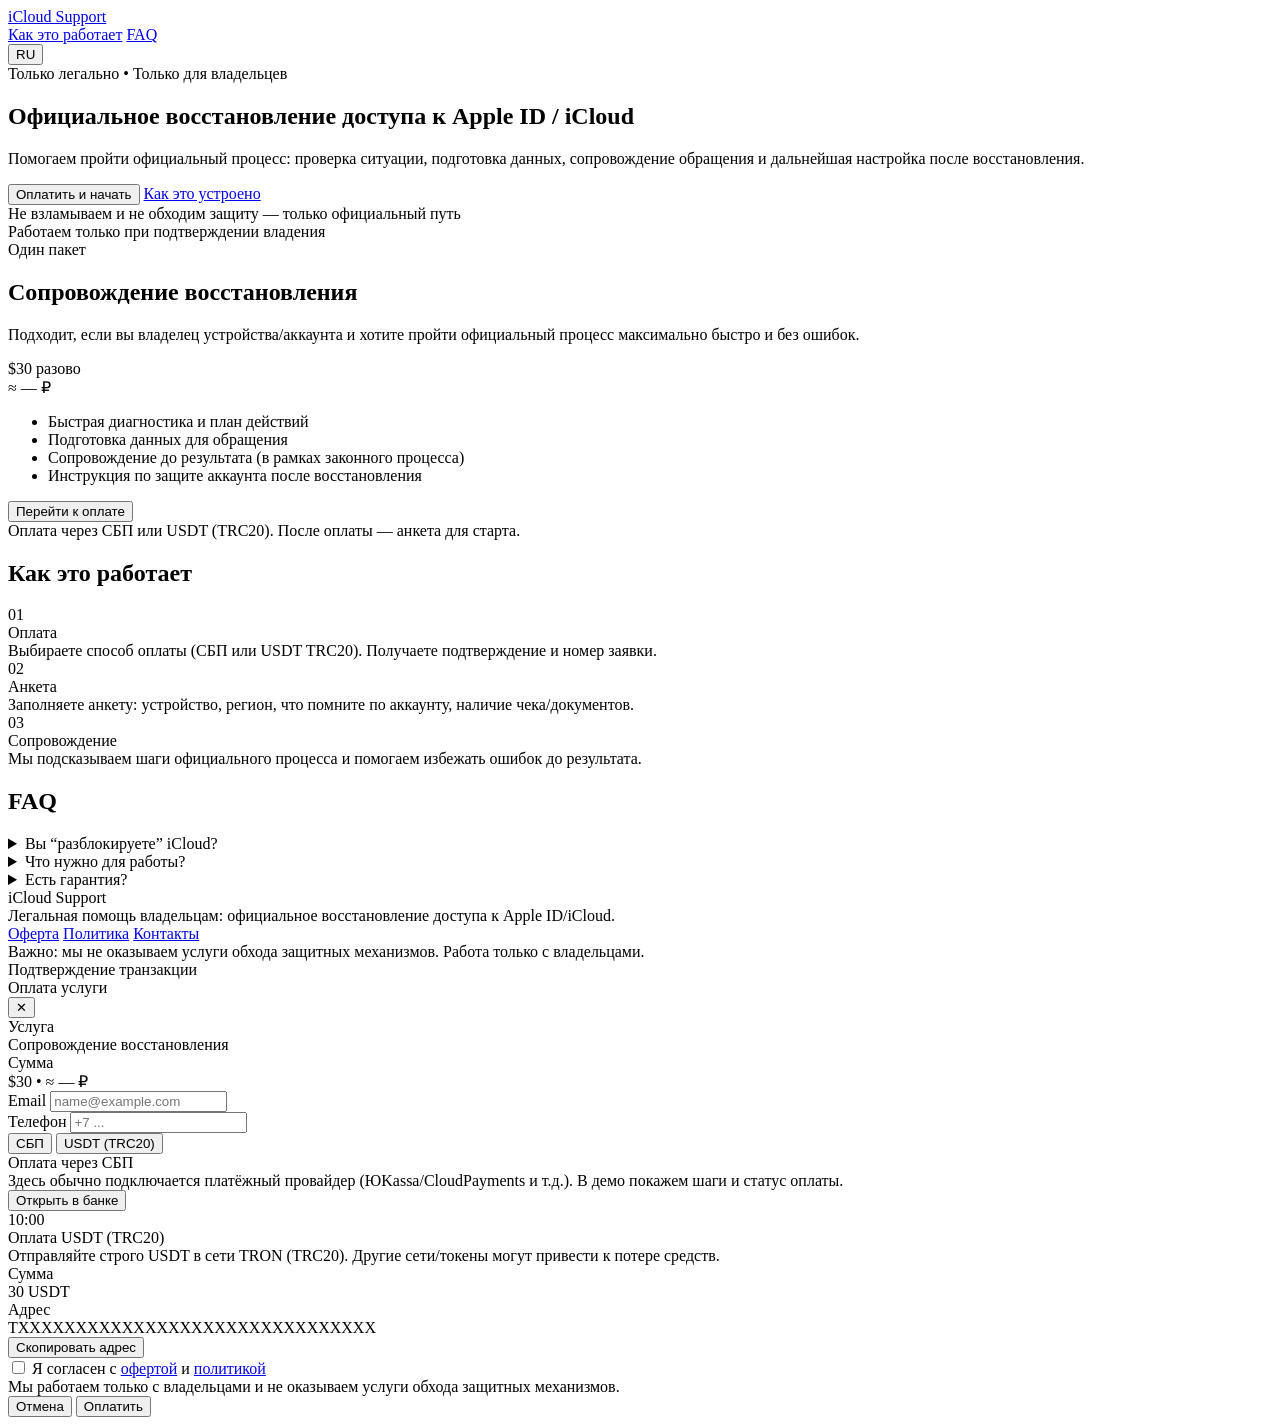
==== index.html @ 402f185a "Add files via upload" ====
<!doctype html>
<html lang="ru">
  <head>
    <meta charset="utf-8" />
    <meta name="viewport" content="width=device-width, initial-scale=1" />
    <meta name="color-scheme" content="dark light" />
    <title>iCloud / Apple ID — официальное восстановление доступа</title>
    <meta
      name="description"
      content="Легальная помощь владельцам устройств: консультация и сопровождение официального восстановления доступа к Apple ID/iCloud."
    />
    <link rel="stylesheet" href="./styles.css" />
  </head>
  <body>
    <div class="bg">
      <div class="bg__grid"></div>
      <div class="bg__glow"></div>
    </div>

    <header class="container header">
      <a class="brand" href="./index.html" aria-label="Home">
        <span class="brand__mark"></span>
        <span class="brand__name">iCloud Support</span>
      </a>

      <div class="header__right">
        <nav class="nav">
          <a class="nav__link" href="#how" data-i18n="nav.how">Как это работает</a>
          <a class="nav__link" href="#faq" data-i18n="nav.faq">FAQ</a>
        </nav>

        <button class="lang" type="button" id="langToggle" aria-label="Switch language">
          <span class="lang__pill" id="langPill">RU</span>
        </button>
      </div>
    </header>

    <main>
      <section class="container hero">
        <div class="hero__left">
          <div class="kicker" data-i18n="hero.kicker">Только легально • Только для владельцев</div>
          <h1 class="h1" data-i18n="hero.title">
            Официальное восстановление доступа к Apple ID / iCloud
          </h1>
          <p class="lead" data-i18n="hero.lead">
            Помогаем пройти официальный процесс: проверка ситуации, подготовка данных, сопровождение обращения и
            дальнейшая настройка после восстановления.
          </p>

          <div class="hero__cta">
            <button class="btn btn--primary" type="button" id="openPay" data-i18n="hero.cta">
              Оплатить и начать
            </button>
            <a class="btn btn--ghost" href="#how" data-i18n="hero.secondary">Как это устроено</a>
          </div>

          <div class="trust">
            <div class="trust__item">
              <div class="trust__dot"></div>
              <div class="trust__text" data-i18n="trust.legal">
                Не взламываем и не обходим защиту — только официальный путь
              </div>
            </div>
            <div class="trust__item">
              <div class="trust__dot"></div>
              <div class="trust__text" data-i18n="trust.owner">
                Работаем только при подтверждении владения
              </div>
            </div>
          </div>
        </div>

        <aside class="card price" aria-label="Pricing card">
          <div class="price__top">
            <div class="chip" data-i18n="price.chip">Один пакет</div>
            <h2 class="h2" data-i18n="price.title">Сопровождение восстановления</h2>
            <p class="muted" data-i18n="price.desc">
              Подходит, если вы владелец устройства/аккаунта и хотите пройти официальный процесс максимально быстро и
              без ошибок.
            </p>
          </div>

          <div class="price__amount">
            <div class="price__big">
              <span class="price__usd">$</span><span id="usdAmount">30</span>
              <span class="price__per" data-i18n="price.once">разово</span>
            </div>
            <div class="price__rub muted">
              <span data-i18n="price.approx">≈</span> <span id="rubAmount">—</span> <span data-i18n="price.rub">₽</span>
              <span class="price__hint" id="rateHint"></span>
            </div>
          </div>

          <ul class="list">
            <li class="list__item" data-i18n="price.item1">Быстрая диагностика и план действий</li>
            <li class="list__item" data-i18n="price.item2">Подготовка данных для обращения</li>
            <li class="list__item" data-i18n="price.item3">Сопровождение до результата (в рамках законного процесса)</li>
            <li class="list__item" data-i18n="price.item4">Инструкция по защите аккаунта после восстановления</li>
          </ul>

          <button class="btn btn--primary btn--wide" type="button" id="openPay2" data-i18n="price.pay">
            Перейти к оплате
          </button>

          <div class="fine muted" data-i18n="price.fine">
            Оплата через СБП или USDT (TRC20). После оплаты — анкета для старта.
          </div>
        </aside>
      </section>

      <section class="container section" id="how">
        <h2 class="h2" data-i18n="how.title">Как это работает</h2>
        <div class="steps">
          <div class="step">
            <div class="step__num">01</div>
            <div class="step__title" data-i18n="how.s1.title">Оплата</div>
            <div class="step__text" data-i18n="how.s1.text">
              Выбираете способ оплаты (СБП или USDT TRC20). Получаете подтверждение и номер заявки.
            </div>
          </div>
          <div class="step">
            <div class="step__num">02</div>
            <div class="step__title" data-i18n="how.s2.title">Анкета</div>
            <div class="step__text" data-i18n="how.s2.text">
              Заполняете анкету: устройство, регион, что помните по аккаунту, наличие чека/документов.
            </div>
          </div>
          <div class="step">
            <div class="step__num">03</div>
            <div class="step__title" data-i18n="how.s3.title">Сопровождение</div>
            <div class="step__text" data-i18n="how.s3.text">
              Мы подсказываем шаги официального процесса и помогаем избежать ошибок до результата.
            </div>
          </div>
        </div>
      </section>

      <section class="container section" id="faq">
        <h2 class="h2" data-i18n="faq.title">FAQ</h2>
        <div class="faq">
          <details class="faq__item">
            <summary class="faq__q" data-i18n="faq.q1.q">Вы “разблокируете” iCloud?</summary>
            <div class="faq__a" data-i18n="faq.q1.a">
              Нет. Мы не занимаемся взломом и обходом защиты. Мы помогаем владельцам пройти официальный процесс
              восстановления доступа к Apple ID/iCloud.
            </div>
          </details>
          <details class="faq__item">
            <summary class="faq__q" data-i18n="faq.q2.q">Что нужно для работы?</summary>
            <div class="faq__a" data-i18n="faq.q2.a">
              Минимум — устройство, регион и описание ситуации. Сильно помогает чек/документы и любые данные, которые
              подтверждают владение.
            </div>
          </details>
          <details class="faq__item">
            <summary class="faq__q" data-i18n="faq.q3.q">Есть гарантия?</summary>
            <div class="faq__a" data-i18n="faq.q3.a">
              Мы гарантируем корректное сопровождение и рекомендации в рамках официального процесса. Итоговое решение
              принимает Apple и зависит от подтверждения владения.
            </div>
          </details>
        </div>
      </section>

      <footer class="container footer">
        <div class="footer__cols">
          <div>
            <div class="footer__title" data-i18n="footer.title">iCloud Support</div>
            <div class="muted" data-i18n="footer.sub">
              Легальная помощь владельцам: официальное восстановление доступа к Apple ID/iCloud.
            </div>
          </div>
          <div class="footer__links">
            <a href="#" class="footer__link" data-i18n="footer.offer">Оферта</a>
            <a href="#" class="footer__link" data-i18n="footer.privacy">Политика</a>
            <a href="#" class="footer__link" data-i18n="footer.contact">Контакты</a>
          </div>
        </div>
        <div class="footer__fine muted" data-i18n="footer.fine">
          Важно: мы не оказываем услуги обхода защитных механизмов. Работа только с владельцами.
        </div>
      </footer>
    </main>

    <!-- Payment modal -->
    <div class="modal" id="payModal" aria-hidden="true">
      <div class="modal__backdrop" data-close="1"></div>
      <div class="modal__panel" role="dialog" aria-modal="true" aria-labelledby="payTitle">
        <div class="modal__header">
          <div>
            <div class="modal__kicker" data-i18n="pay.kicker">Подтверждение транзакции</div>
            <div class="modal__title" id="payTitle" data-i18n="pay.title">Оплата услуги</div>
          </div>
          <button class="iconbtn" type="button" aria-label="Close" data-close="1">✕</button>
        </div>

        <div class="modal__body">
          <div class="paySummary">
            <div class="paySummary__row">
              <div class="muted" data-i18n="pay.serviceLabel">Услуга</div>
              <div class="paySummary__value" data-i18n="pay.serviceValue">Сопровождение восстановления</div>
            </div>
            <div class="paySummary__row">
              <div class="muted" data-i18n="pay.amountLabel">Сумма</div>
              <div class="paySummary__value">
                <span>$30</span>
                <span class="muted"> • </span>
                <span class="muted"><span data-i18n="price.approx">≈</span> <span id="rubAmount2">—</span> ₽</span>
              </div>
            </div>
          </div>

          <div class="grid2">
            <div class="field">
              <label class="label" for="contactEmail" data-i18n="pay.email">Email</label>
              <input class="input" id="contactEmail" type="email" placeholder="name@example.com" autocomplete="email" />
            </div>
            <div class="field">
              <label class="label" for="contactPhone" data-i18n="pay.phone">Телефон</label>
              <input class="input" id="contactPhone" type="tel" placeholder="+7 ..." autocomplete="tel" />
            </div>
          </div>

          <div class="tabs" role="tablist" aria-label="Payment methods">
            <button class="tab is-active" type="button" role="tab" aria-selected="true" data-method="sbp" id="tabSbp">
              <span data-i18n="pay.method.sbp">СБП</span>
            </button>
            <button class="tab" type="button" role="tab" aria-selected="false" data-method="usdt" id="tabUsdt">
              <span data-i18n="pay.method.usdt">USDT (TRC20)</span>
            </button>
          </div>

          <div class="method is-active" id="methodSbp" role="tabpanel" aria-labelledby="tabSbp">
            <div class="method__box">
              <div class="method__title" data-i18n="pay.sbp.title">Оплата через СБП</div>
              <div class="method__text muted" data-i18n="pay.sbp.text">
                Здесь обычно подключается платёжный провайдер (ЮKassa/CloudPayments и т.д.). В демо покажем шаги и
                статус оплаты.
              </div>
              <div class="fakeQr" aria-label="QR placeholder">
                <div class="fakeQr__inner"></div>
              </div>
              <div class="row">
                <button class="btn btn--ghost" type="button" id="openBank" data-i18n="pay.sbp.openBank">
                  Открыть в банке
                </button>
                <div class="muted small" id="sbpTimer">10:00</div>
              </div>
            </div>
          </div>

          <div class="method" id="methodUsdt" role="tabpanel" aria-labelledby="tabUsdt">
            <div class="method__box">
              <div class="method__title" data-i18n="pay.usdt.title">Оплата USDT (TRC20)</div>
              <div class="method__text muted" data-i18n="pay.usdt.text">
                Отправляйте строго USDT в сети TRON (TRC20). Другие сети/токены могут привести к потере средств.
              </div>
              <div class="payline">
                <div class="payline__label muted" data-i18n="pay.usdt.amount">Сумма</div>
                <div class="payline__value">30 USDT</div>
              </div>
              <div class="payline">
                <div class="payline__label muted" data-i18n="pay.usdt.address">Адрес</div>
                <div class="payline__value mono" id="usdtAddress">TXXXXXXXXXXXXXXXXXXXXXXXXXXXXXXX</div>
              </div>
              <div class="row">
                <button class="btn btn--ghost" type="button" id="copyUsdt" data-i18n="pay.usdt.copy">
                  Скопировать адрес
                </button>
                <div class="muted small" id="copyHint"></div>
              </div>
            </div>
          </div>

          <label class="check">
            <input type="checkbox" id="agree" />
            <span data-i18n="pay.agree">
              Я согласен с <a href="#" class="link">офертой</a> и <a href="#" class="link">политикой</a>
            </span>
          </label>

          <div class="status" id="payStatus" aria-live="polite"></div>
        </div>

        <div class="modal__footer">
          <div class="fine muted" data-i18n="pay.disclaimer">
            Мы работаем только с владельцами и не оказываем услуги обхода защитных механизмов.
          </div>
          <div class="modal__actions">
            <button class="btn btn--ghost" type="button" data-close="1" data-i18n="pay.cancel">Отмена</button>
            <button class="btn btn--primary" type="button" id="payBtn" data-i18n="pay.pay">Оплатить</button>
          </div>
        </div>
      </div>
    </div>

    <script src="./app.js"></script>
  </body>
</html>
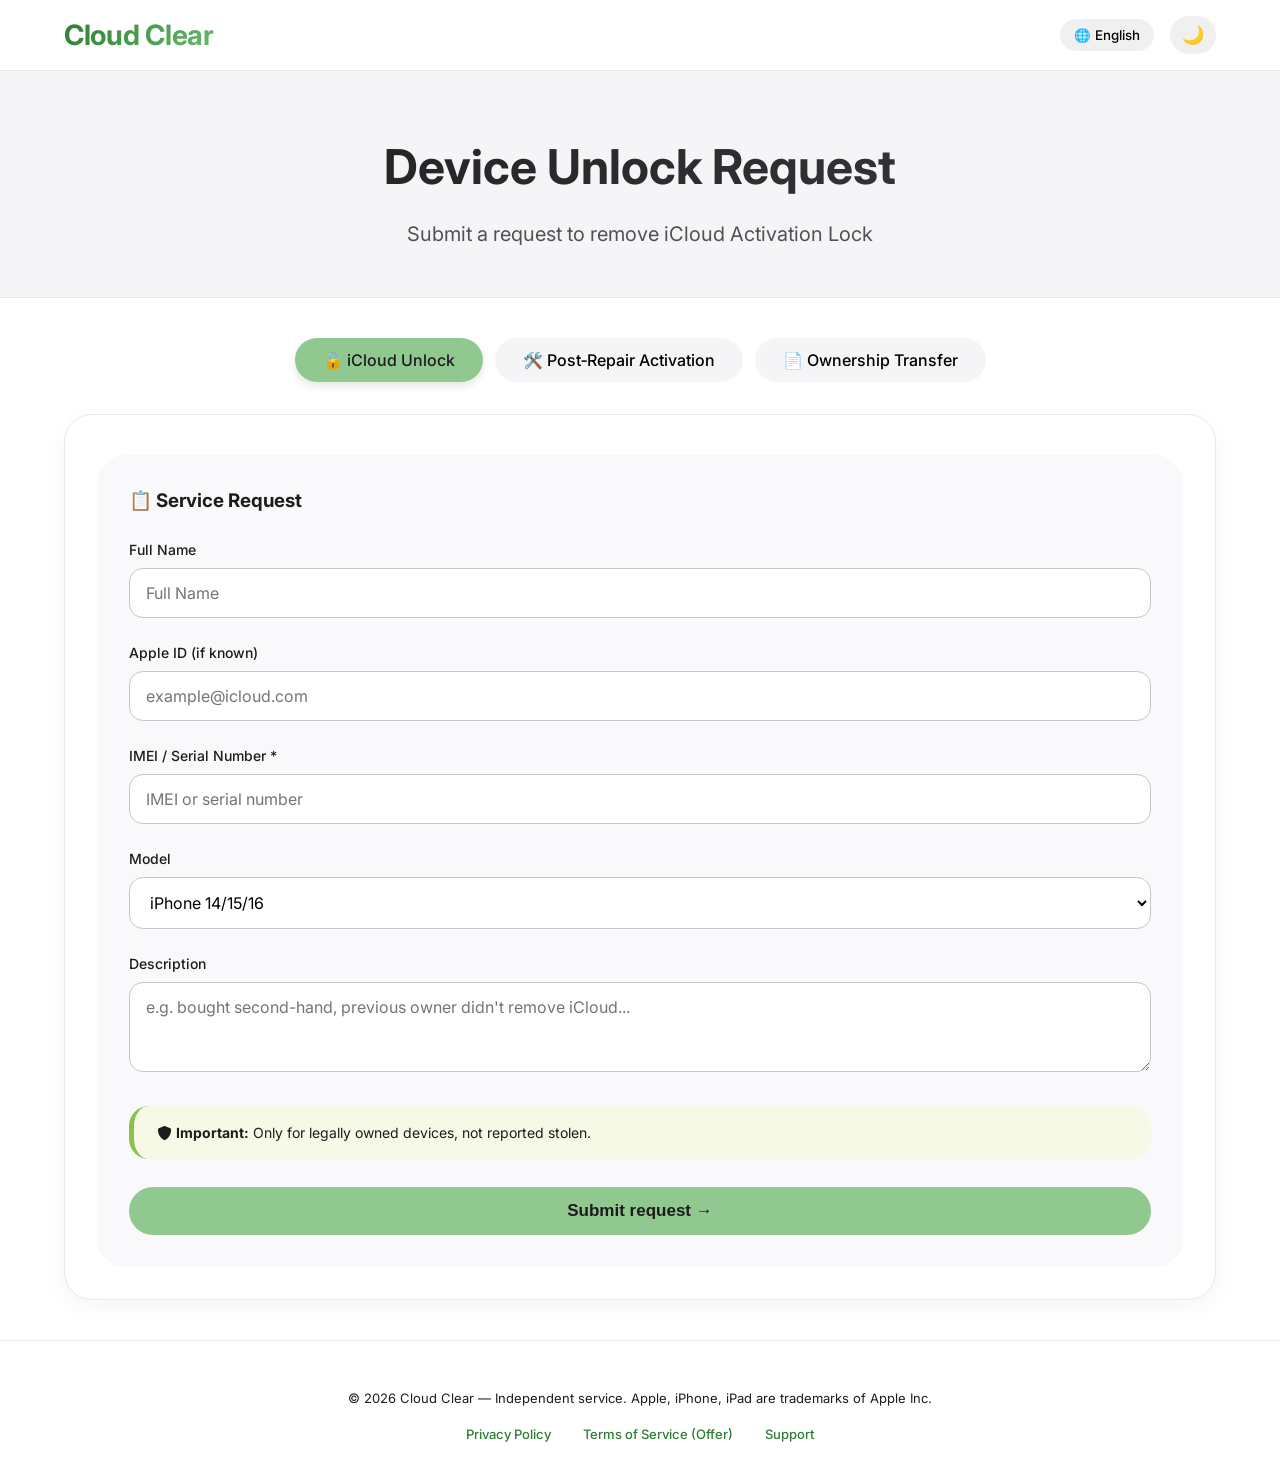
==== commit 70d26a29: "Add files via upload" ====
--- a/index.html
+++ b/index.html
@@ -1,299 +1,1226 @@
-<!doctype html>
-<html lang="ru">
-  <head>
-    <meta charset="utf-8" />
-    <meta name="viewport" content="width=device-width, initial-scale=1" />
-    <meta name="color-scheme" content="dark light" />
-    <title>iCloud / Apple ID — официальное восстановление доступа</title>
-    <meta
-      name="description"
-      content="Легальная помощь владельцам устройств: консультация и сопровождение официального восстановления доступа к Apple ID/iCloud."
-    />
-    <link rel="stylesheet" href="./styles.css" />
-  </head>
-  <body>
-    <div class="bg">
-      <div class="bg__grid"></div>
-      <div class="bg__glow"></div>
-    </div>
-
-    <header class="container header">
-      <a class="brand" href="./index.html" aria-label="Home">
-        <span class="brand__mark"></span>
-        <span class="brand__name">iCloud Support</span>
-      </a>
-
-      <div class="header__right">
-        <nav class="nav">
-          <a class="nav__link" href="#how" data-i18n="nav.how">Как это работает</a>
-          <a class="nav__link" href="#faq" data-i18n="nav.faq">FAQ</a>
-        </nav>
-
-        <button class="lang" type="button" id="langToggle" aria-label="Switch language">
-          <span class="lang__pill" id="langPill">RU</span>
-        </button>
-      </div>
-    </header>
-
-    <main>
-      <section class="container hero">
-        <div class="hero__left">
-          <div class="kicker" data-i18n="hero.kicker">Только легально • Только для владельцев</div>
-          <h1 class="h1" data-i18n="hero.title">
-            Официальное восстановление доступа к Apple ID / iCloud
-          </h1>
-          <p class="lead" data-i18n="hero.lead">
-            Помогаем пройти официальный процесс: проверка ситуации, подготовка данных, сопровождение обращения и
-            дальнейшая настройка после восстановления.
-          </p>
-
-          <div class="hero__cta">
-            <button class="btn btn--primary" type="button" id="openPay" data-i18n="hero.cta">
-              Оплатить и начать
-            </button>
-            <a class="btn btn--ghost" href="#how" data-i18n="hero.secondary">Как это устроено</a>
-          </div>
-
-          <div class="trust">
-            <div class="trust__item">
-              <div class="trust__dot"></div>
-              <div class="trust__text" data-i18n="trust.legal">
-                Не взламываем и не обходим защиту — только официальный путь
-              </div>
-            </div>
-            <div class="trust__item">
-              <div class="trust__dot"></div>
-              <div class="trust__text" data-i18n="trust.owner">
-                Работаем только при подтверждении владения
-              </div>
-            </div>
-          </div>
-        </div>
-
-        <aside class="card price" aria-label="Pricing card">
-          <div class="price__top">
-            <div class="chip" data-i18n="price.chip">Один пакет</div>
-            <h2 class="h2" data-i18n="price.title">Сопровождение восстановления</h2>
-            <p class="muted" data-i18n="price.desc">
-              Подходит, если вы владелец устройства/аккаунта и хотите пройти официальный процесс максимально быстро и
-              без ошибок.
-            </p>
-          </div>
-
-          <div class="price__amount">
-            <div class="price__big">
-              <span class="price__usd">$</span><span id="usdAmount">30</span>
-              <span class="price__per" data-i18n="price.once">разово</span>
-            </div>
-            <div class="price__rub muted">
-              <span data-i18n="price.approx">≈</span> <span id="rubAmount">—</span> <span data-i18n="price.rub">₽</span>
-              <span class="price__hint" id="rateHint"></span>
-            </div>
-          </div>
-
-          <ul class="list">
-            <li class="list__item" data-i18n="price.item1">Быстрая диагностика и план действий</li>
-            <li class="list__item" data-i18n="price.item2">Подготовка данных для обращения</li>
-            <li class="list__item" data-i18n="price.item3">Сопровождение до результата (в рамках законного процесса)</li>
-            <li class="list__item" data-i18n="price.item4">Инструкция по защите аккаунта после восстановления</li>
-          </ul>
-
-          <button class="btn btn--primary btn--wide" type="button" id="openPay2" data-i18n="price.pay">
-            Перейти к оплате
-          </button>
-
-          <div class="fine muted" data-i18n="price.fine">
-            Оплата через СБП или USDT (TRC20). После оплаты — анкета для старта.
-          </div>
-        </aside>
-      </section>
-
-      <section class="container section" id="how">
-        <h2 class="h2" data-i18n="how.title">Как это работает</h2>
-        <div class="steps">
-          <div class="step">
-            <div class="step__num">01</div>
-            <div class="step__title" data-i18n="how.s1.title">Оплата</div>
-            <div class="step__text" data-i18n="how.s1.text">
-              Выбираете способ оплаты (СБП или USDT TRC20). Получаете подтверждение и номер заявки.
-            </div>
-          </div>
-          <div class="step">
-            <div class="step__num">02</div>
-            <div class="step__title" data-i18n="how.s2.title">Анкета</div>
-            <div class="step__text" data-i18n="how.s2.text">
-              Заполняете анкету: устройство, регион, что помните по аккаунту, наличие чека/документов.
-            </div>
-          </div>
-          <div class="step">
-            <div class="step__num">03</div>
-            <div class="step__title" data-i18n="how.s3.title">Сопровождение</div>
-            <div class="step__text" data-i18n="how.s3.text">
-              Мы подсказываем шаги официального процесса и помогаем избежать ошибок до результата.
-            </div>
-          </div>
-        </div>
-      </section>
-
-      <section class="container section" id="faq">
-        <h2 class="h2" data-i18n="faq.title">FAQ</h2>
-        <div class="faq">
-          <details class="faq__item">
-            <summary class="faq__q" data-i18n="faq.q1.q">Вы “разблокируете” iCloud?</summary>
-            <div class="faq__a" data-i18n="faq.q1.a">
-              Нет. Мы не занимаемся взломом и обходом защиты. Мы помогаем владельцам пройти официальный процесс
-              восстановления доступа к Apple ID/iCloud.
-            </div>
-          </details>
-          <details class="faq__item">
-            <summary class="faq__q" data-i18n="faq.q2.q">Что нужно для работы?</summary>
-            <div class="faq__a" data-i18n="faq.q2.a">
-              Минимум — устройство, регион и описание ситуации. Сильно помогает чек/документы и любые данные, которые
-              подтверждают владение.
-            </div>
-          </details>
-          <details class="faq__item">
-            <summary class="faq__q" data-i18n="faq.q3.q">Есть гарантия?</summary>
-            <div class="faq__a" data-i18n="faq.q3.a">
-              Мы гарантируем корректное сопровождение и рекомендации в рамках официального процесса. Итоговое решение
-              принимает Apple и зависит от подтверждения владения.
-            </div>
-          </details>
-        </div>
-      </section>
-
-      <footer class="container footer">
-        <div class="footer__cols">
-          <div>
-            <div class="footer__title" data-i18n="footer.title">iCloud Support</div>
-            <div class="muted" data-i18n="footer.sub">
-              Легальная помощь владельцам: официальное восстановление доступа к Apple ID/iCloud.
-            </div>
-          </div>
-          <div class="footer__links">
-            <a href="#" class="footer__link" data-i18n="footer.offer">Оферта</a>
-            <a href="#" class="footer__link" data-i18n="footer.privacy">Политика</a>
-            <a href="#" class="footer__link" data-i18n="footer.contact">Контакты</a>
-          </div>
-        </div>
-        <div class="footer__fine muted" data-i18n="footer.fine">
-          Важно: мы не оказываем услуги обхода защитных механизмов. Работа только с владельцами.
-        </div>
-      </footer>
-    </main>
-
-    <!-- Payment modal -->
-    <div class="modal" id="payModal" aria-hidden="true">
-      <div class="modal__backdrop" data-close="1"></div>
-      <div class="modal__panel" role="dialog" aria-modal="true" aria-labelledby="payTitle">
-        <div class="modal__header">
-          <div>
-            <div class="modal__kicker" data-i18n="pay.kicker">Подтверждение транзакции</div>
-            <div class="modal__title" id="payTitle" data-i18n="pay.title">Оплата услуги</div>
-          </div>
-          <button class="iconbtn" type="button" aria-label="Close" data-close="1">✕</button>
-        </div>
-
-        <div class="modal__body">
-          <div class="paySummary">
-            <div class="paySummary__row">
-              <div class="muted" data-i18n="pay.serviceLabel">Услуга</div>
-              <div class="paySummary__value" data-i18n="pay.serviceValue">Сопровождение восстановления</div>
-            </div>
-            <div class="paySummary__row">
-              <div class="muted" data-i18n="pay.amountLabel">Сумма</div>
-              <div class="paySummary__value">
-                <span>$30</span>
-                <span class="muted"> • </span>
-                <span class="muted"><span data-i18n="price.approx">≈</span> <span id="rubAmount2">—</span> ₽</span>
-              </div>
-            </div>
-          </div>
-
-          <div class="grid2">
-            <div class="field">
-              <label class="label" for="contactEmail" data-i18n="pay.email">Email</label>
-              <input class="input" id="contactEmail" type="email" placeholder="name@example.com" autocomplete="email" />
-            </div>
-            <div class="field">
-              <label class="label" for="contactPhone" data-i18n="pay.phone">Телефон</label>
-              <input class="input" id="contactPhone" type="tel" placeholder="+7 ..." autocomplete="tel" />
-            </div>
-          </div>
-
-          <div class="tabs" role="tablist" aria-label="Payment methods">
-            <button class="tab is-active" type="button" role="tab" aria-selected="true" data-method="sbp" id="tabSbp">
-              <span data-i18n="pay.method.sbp">СБП</span>
-            </button>
-            <button class="tab" type="button" role="tab" aria-selected="false" data-method="usdt" id="tabUsdt">
-              <span data-i18n="pay.method.usdt">USDT (TRC20)</span>
-            </button>
-          </div>
-
-          <div class="method is-active" id="methodSbp" role="tabpanel" aria-labelledby="tabSbp">
-            <div class="method__box">
-              <div class="method__title" data-i18n="pay.sbp.title">Оплата через СБП</div>
-              <div class="method__text muted" data-i18n="pay.sbp.text">
-                Здесь обычно подключается платёжный провайдер (ЮKassa/CloudPayments и т.д.). В демо покажем шаги и
-                статус оплаты.
-              </div>
-              <div class="fakeQr" aria-label="QR placeholder">
-                <div class="fakeQr__inner"></div>
-              </div>
-              <div class="row">
-                <button class="btn btn--ghost" type="button" id="openBank" data-i18n="pay.sbp.openBank">
-                  Открыть в банке
-                </button>
-                <div class="muted small" id="sbpTimer">10:00</div>
-              </div>
-            </div>
-          </div>
-
-          <div class="method" id="methodUsdt" role="tabpanel" aria-labelledby="tabUsdt">
-            <div class="method__box">
-              <div class="method__title" data-i18n="pay.usdt.title">Оплата USDT (TRC20)</div>
-              <div class="method__text muted" data-i18n="pay.usdt.text">
-                Отправляйте строго USDT в сети TRON (TRC20). Другие сети/токены могут привести к потере средств.
-              </div>
-              <div class="payline">
-                <div class="payline__label muted" data-i18n="pay.usdt.amount">Сумма</div>
-                <div class="payline__value">30 USDT</div>
-              </div>
-              <div class="payline">
-                <div class="payline__label muted" data-i18n="pay.usdt.address">Адрес</div>
-                <div class="payline__value mono" id="usdtAddress">TXXXXXXXXXXXXXXXXXXXXXXXXXXXXXXX</div>
-              </div>
-              <div class="row">
-                <button class="btn btn--ghost" type="button" id="copyUsdt" data-i18n="pay.usdt.copy">
-                  Скопировать адрес
-                </button>
-                <div class="muted small" id="copyHint"></div>
-              </div>
-            </div>
-          </div>
-
-          <label class="check">
-            <input type="checkbox" id="agree" />
-            <span data-i18n="pay.agree">
-              Я согласен с <a href="#" class="link">офертой</a> и <a href="#" class="link">политикой</a>
-            </span>
-          </label>
-
-          <div class="status" id="payStatus" aria-live="polite"></div>
-        </div>
-
-        <div class="modal__footer">
-          <div class="fine muted" data-i18n="pay.disclaimer">
-            Мы работаем только с владельцами и не оказываем услуги обхода защитных механизмов.
-          </div>
-          <div class="modal__actions">
-            <button class="btn btn--ghost" type="button" data-close="1" data-i18n="pay.cancel">Отмена</button>
-            <button class="btn btn--primary" type="button" id="payBtn" data-i18n="pay.pay">Оплатить</button>
-          </div>
-        </div>
-      </div>
-    </div>
-
-    <script src="./app.js"></script>
-  </body>
-</html>
+<!DOCTYPE html>
+<html lang="en">
+<head>
+  <meta charset="UTF-8">
+  <meta name="viewport" content="width=device-width, initial-scale=1.0, viewport-fit=cover">
+  <title>Cloud Clear — Official Unlock Request</title>
+  <link href="https://fonts.googleapis.com/css2?family=Inter:opsz,wght@14..32,300;400;500;600;700&display=swap" rel="stylesheet">
+  <link rel="stylesheet" href="https://cdnjs.cloudflare.com/ajax/libs/font-awesome/6.0.0-beta3/css/all.min.css">
+  <style>
+    * {
+      margin: 0;
+      padding: 0;
+      box-sizing: border-box;
+    }
+
+    body {
+      font-family: 'Inter', -apple-system, BlinkMacSystemFont, 'Segoe UI', Roboto, Helvetica, sans-serif;
+      background-color: #ffffff;
+      color: #1d1c1d;
+      line-height: 1.5;
+      transition: background 0.3s, color 0.2s;
+    }
+
+    body.dark {
+      background-color: #121212;
+      color: #e5e5e5;
+    }
+    body.dark .globalnav {
+      background-color: rgba(18, 18, 18, 0.98);
+      border-bottom-color: #2c2c2e;
+    }
+    body.dark .hero {
+      background: #1c1c1e;
+      border-bottom-color: #2c2c2e;
+    }
+    body.dark .hero h1 {
+      background: linear-gradient(135deg, #f5f5f7, #b0b0b8);
+      -webkit-background-clip: text;
+      background-clip: text;
+    }
+    body.dark .service-card,
+    body.dark .request-form {
+      background: #1e1e1e;
+      border-color: #2c2c2e;
+      box-shadow: 0 8px 24px rgba(0,0,0,0.2);
+    }
+    body.dark .tab-btn {
+      background: #2c2c2e;
+      color: #e5e5e5;
+    }
+    body.dark .tab-btn.active {
+      background: #6fbf6f;
+      color: #121212;
+    }
+    body.dark input, body.dark select, body.dark textarea {
+      background: #2c2c2e;
+      border-color: #3a3a3c;
+      color: #e5e5e5;
+    }
+    body.dark .legal-note {
+      background: #2a2418;
+      border-left-color: #d4a373;
+      color: #d4d4d4;
+    }
+    body.dark .footer {
+      border-top-color: #2c2c2e;
+    }
+    body.dark .modal-container {
+      background: #1e1e1e;
+      color: #e5e5e5;
+    }
+    body.dark .btc-address {
+      background: #2c2c2e;
+    }
+    body.dark .modal-close {
+      color: #aaa;
+    }
+    body.dark .device-info-text {
+      background-color: #2c2c2e !important;
+      color: #e5e5e5;
+    }
+    body.dark .timer-display {
+      background: #2c2c2e;
+    }
+    body.dark .ticket-number {
+      background: #3a3a3c;
+    }
+    body.dark .lang-btn {
+      background: #3a3a3c;
+      color: white;
+    }
+    body.dark .lang-dropdown {
+      background: #2c2c2e;
+      border-color: #3a3a3c;
+    }
+    body.dark .lang-option:hover {
+      background: #3a3a3c;
+    }
+    body.dark .footer-links a {
+      color: #8bc34a;
+    }
+
+    .container {
+      max-width: 1200px;
+      margin: 0 auto;
+      padding: 0 24px;
+    }
+
+    .globalnav {
+      background-color: rgba(255, 255, 255, 0.98);
+      backdrop-filter: blur(10px);
+      border-bottom: 1px solid #e8e8ed;
+      position: sticky;
+      top: 0;
+      z-index: 100;
+    }
+    .nav-container {
+      display: flex;
+      justify-content: space-between;
+      align-items: center;
+      height: 70px;
+    }
+    .logo {
+      font-size: 28px;
+      font-weight: 700;
+      letter-spacing: -0.3px;
+    }
+    .logo span {
+      background: linear-gradient(135deg, #2e7d32, #66bb6a);
+      -webkit-background-clip: text;
+      background-clip: text;
+      color: transparent;
+    }
+    .right-controls {
+      display: flex;
+      gap: 16px;
+      align-items: center;
+    }
+    .lang-selector {
+      position: relative;
+    }
+    .lang-btn {
+      background: #f0f0f0;
+      border: none;
+      padding: 8px 14px;
+      border-radius: 40px;
+      cursor: pointer;
+      font-weight: 500;
+      display: flex;
+      align-items: center;
+      gap: 6px;
+      font-family: inherit;
+      transition: 0.2s;
+    }
+    .lang-dropdown {
+      position: absolute;
+      top: 48px;
+      right: 0;
+      background: white;
+      border-radius: 20px;
+      box-shadow: 0 10px 25px -5px rgba(0,0,0,0.1);
+      width: 180px;
+      z-index: 200;
+      display: none;
+      overflow: hidden;
+      border: 1px solid #e8e8ed;
+    }
+    .lang-dropdown.show {
+      display: block;
+    }
+    .lang-option {
+      padding: 12px 16px;
+      cursor: pointer;
+      transition: background 0.2s;
+      display: flex;
+      align-items: center;
+      gap: 8px;
+    }
+    .lang-option:hover {
+      background: #f5f5f7;
+    }
+    .theme-toggle {
+      background: #f0f0f0;
+      border: none;
+      border-radius: 40px;
+      padding: 8px 12px;
+      cursor: pointer;
+      font-size: 18px;
+    }
+
+    .hero {
+      background: #f5f5f7;
+      padding: 60px 0 48px;
+      text-align: center;
+      border-bottom: 1px solid #e8e8ed;
+    }
+    .hero h1 {
+      font-size: 48px;
+      font-weight: 700;
+      margin-bottom: 16px;
+      background: linear-gradient(135deg, #1d1c1d, #3a3a3e);
+      -webkit-background-clip: text;
+      background-clip: text;
+      color: transparent;
+    }
+    .hero p {
+      font-size: 20px;
+      color: #515154;
+      max-width: 700px;
+      margin: 0 auto;
+    }
+    body.dark .hero p {
+      color: #aaa;
+    }
+
+    .tabs {
+      display: flex;
+      justify-content: center;
+      gap: 12px;
+      margin: 40px 0 32px;
+      flex-wrap: wrap;
+    }
+    .tab-btn {
+      background: #f5f5f7;
+      border: none;
+      padding: 12px 28px;
+      font-size: 16px;
+      font-weight: 500;
+      border-radius: 40px;
+      cursor: pointer;
+      transition: all 0.2s ease;
+      font-family: 'Inter', sans-serif;
+    }
+    .tab-btn.active {
+      background: #90c890;
+      color: #1d1c1d;
+      box-shadow: 0 4px 8px rgba(100,150,100,0.2);
+    }
+    .tab-content {
+      display: none;
+      animation: fade 0.25s ease;
+    }
+    .tab-content.active {
+      display: block;
+    }
+    @keyframes fade {
+      from { opacity: 0; transform: translateY(6px);}
+      to { opacity: 1; transform: translateY(0);}
+    }
+
+    .service-card {
+      background: #ffffff;
+      border-radius: 28px;
+      box-shadow: 0 8px 24px rgba(0,0,0,0.04);
+      border: 1px solid #e8e8ed;
+      padding: 32px;
+      margin-bottom: 40px;
+    }
+    .request-form {
+      background: #f9f9fb;
+      border-radius: 28px;
+      padding: 32px;
+      margin-top: 8px;
+    }
+    .form-row {
+      margin-bottom: 24px;
+    }
+    label {
+      display: block;
+      font-weight: 500;
+      font-size: 14px;
+      margin-bottom: 8px;
+    }
+    input, select, textarea {
+      width: 100%;
+      padding: 14px 16px;
+      font-size: 16px;
+      border: 1px solid #c6c6c8;
+      border-radius: 14px;
+      font-family: 'Inter', sans-serif;
+      background: white;
+    }
+    input:focus, select:focus, textarea:focus {
+      outline: none;
+      border-color: #8bc34a;
+      box-shadow: 0 0 0 4px rgba(139,195,74,0.15);
+    }
+    .btn-submit {
+      background: #90c890;
+      color: #1d1c1d;
+      border: none;
+      padding: 14px 28px;
+      font-size: 17px;
+      font-weight: 600;
+      border-radius: 44px;
+      cursor: pointer;
+      width: 100%;
+      transition: 0.2s;
+    }
+    .btn-submit:hover {
+      background: #7bbd7b;
+    }
+    .legal-note {
+      background: #f5f9e6;
+      border-left: 5px solid #8bc34a;
+      padding: 16px 24px;
+      border-radius: 20px;
+      margin: 28px 0;
+      font-size: 14px;
+    }
+    .footer {
+      text-align: center;
+      padding: 48px 0 32px;
+      border-top: 1px solid #e8e8ed;
+      margin-top: 40px;
+      font-size: 13px;
+    }
+    .footer-links {
+      margin-top: 16px;
+      display: flex;
+      justify-content: center;
+      gap: 32px;
+      flex-wrap: wrap;
+    }
+    .footer-links a {
+      color: #2e7d32;
+      text-decoration: none;
+      cursor: pointer;
+      font-weight: 500;
+    }
+    .footer-links a:hover {
+      text-decoration: underline;
+    }
+    body.dark .footer-links a {
+      color: #8bc34a;
+    }
+
+    .modal-overlay {
+      position: fixed;
+      top: 0;
+      left: 0;
+      width: 100%;
+      height: 100%;
+      background: rgba(0,0,0,0.6);
+      backdrop-filter: blur(5px);
+      z-index: 1000;
+      display: flex;
+      align-items: center;
+      justify-content: center;
+      visibility: hidden;
+      opacity: 0;
+      transition: visibility 0.2s, opacity 0.2s;
+    }
+    .modal-overlay.active {
+      visibility: visible;
+      opacity: 1;
+    }
+    .modal-container {
+      background: white;
+      max-width: 650px;
+      width: 90%;
+      max-height: 80vh;
+      overflow-y: auto;
+      border-radius: 32px;
+      box-shadow: 0 20px 35px -10px rgba(0,0,0,0.2);
+      padding: 32px;
+      position: relative;
+      transform: scale(0.95);
+      transition: transform 0.2s;
+    }
+    .modal-overlay.active .modal-container {
+      transform: scale(1);
+    }
+    .modal-close {
+      position: absolute;
+      top: 20px;
+      right: 24px;
+      font-size: 26px;
+      cursor: pointer;
+      color: #8e8e93;
+    }
+    .modal-container h3 {
+      margin-bottom: 16px;
+      font-size: 24px;
+    }
+    .modal-container h4 {
+      margin: 16px 0 8px;
+    }
+    .modal-container p, .modal-container ul {
+      margin-bottom: 12px;
+      line-height: 1.5;
+    }
+    .modal-container ul {
+      padding-left: 24px;
+    }
+    .support-email {
+      font-weight: 600;
+      color: #2e7d32;
+    }
+    .btc-address {
+      background: #f2f2f5;
+      padding: 12px;
+      border-radius: 16px;
+      font-family: monospace;
+      font-size: 14px;
+      word-break: break-all;
+      text-align: center;
+      margin: 16px 0;
+    }
+    .qr-placeholder {
+      text-align: center;
+      margin: 16px 0;
+    }
+    .qr-placeholder img {
+      max-width: 180px;
+      background: white;
+      padding: 8px;
+      border-radius: 20px;
+    }
+    .btc-amount {
+      font-size: 28px;
+      font-weight: 700;
+      color: #f7931a;
+      text-align: center;
+      margin: 10px 0;
+    }
+    .btn-confirm {
+      background: #90c890;
+      color: #1d1c1d;
+      border: none;
+      padding: 14px;
+      border-radius: 44px;
+      font-weight: 600;
+      width: 100%;
+      cursor: pointer;
+      font-size: 16px;
+      margin-top: 16px;
+    }
+    .btn-confirm:hover {
+      background: #7bbd7b;
+    }
+    .timer-ticket-box {
+      text-align: center;
+    }
+    .ticket-number {
+      font-size: 20px;
+      background: #eef2ff;
+      display: inline-block;
+      padding: 10px 20px;
+      border-radius: 60px;
+      font-family: monospace;
+      letter-spacing: 1px;
+      margin: 20px 0;
+    }
+    .timer-display {
+      font-size: 48px;
+      font-weight: 700;
+      font-family: monospace;
+      background: #f0f0f0;
+      padding: 20px;
+      border-radius: 60px;
+      display: inline-block;
+      margin: 16px auto;
+    }
+    .device-info-text {
+      background-color: #f0f4fa;
+      padding: 12px;
+      border-radius: 16px;
+      margin: 12px 0;
+      transition: background 0.2s;
+    }
+    .reset-timer-btn {
+      display: none;
+    }
+  </style>
+</head>
+<body>
+<div class="globalnav">
+  <div class="container nav-container">
+    <div class="logo"><span>Cloud Clear</span></div>
+    <div class="right-controls">
+      <div class="lang-selector">
+        <button class="lang-btn" id="langBtn">🌐 English</button>
+        <div class="lang-dropdown" id="langDropdown">
+          <div class="lang-option" data-lang="en">🇬🇧 English</div>
+          <div class="lang-option" data-lang="es">🇪🇸 Español</div>
+          <div class="lang-option" data-lang="fr">🇫🇷 Français</div>
+          <div class="lang-option" data-lang="de">🇩🇪 Deutsch</div>
+          <div class="lang-option" data-lang="ru">🇷🇺 Русский</div>
+        </div>
+      </div>
+      <button class="theme-toggle" id="themeToggle">🌙</button>
+    </div>
+  </div>
+</div>
+
+<div class="hero">
+  <div class="container">
+    <h1 data-i18n="hero_title">Device Unlock Request</h1>
+    <p data-i18n="hero_desc">Submit a request to remove iCloud Activation Lock</p>
+  </div>
+</div>
+
+<div class="container">
+  <div class="tabs">
+    <button class="tab-btn active" data-tab="tab-unlock" data-i18n="tab1">🔓 iCloud Unlock</button>
+    <button class="tab-btn" data-tab="tab-activation" data-i18n="tab2">🛠️ Post‑Repair Activation</button>
+    <button class="tab-btn" data-tab="tab-ownership" data-i18n="tab3">📄 Ownership Transfer</button>
+  </div>
+
+  <div id="tab-unlock" class="tab-content active">
+    <div class="service-card">
+      <div class="request-form">
+        <h3 style="margin-bottom: 24px;" data-i18n="form_title">📋 Service Request</h3>
+        <form class="payment-form" data-service-key="icloud_unlock">
+          <div class="form-row"><label data-i18n="label_name">Full Name</label><input type="text" class="fullname" data-i18n-placeholder="placeholder_name" placeholder="Full Name" required></div>
+          <div class="form-row"><label data-i18n="label_appleid">Apple ID (if known)</label><input type="email" class="appleid" data-i18n-placeholder="placeholder_appleid" placeholder="example@icloud.com"></div>
+          <div class="form-row"><label data-i18n="label_imei">IMEI / Serial Number *</label><input type="text" class="imei" data-i18n-placeholder="placeholder_imei" placeholder="IMEI or serial number" required></div>
+          <div class="form-row"><label data-i18n="label_model">Model</label>
+            <select class="model" data-i18n-model="model_options">
+              <option value="iPhone 14/15/16">iPhone 14/15/16</option>
+              <option value="iPhone 12/13/SE">iPhone 12/13/SE</option>
+              <option value="iPad Pro/Air">iPad Pro/Air</option>
+              <option value="Other">Other</option>
+            </select>
+          </div>
+          <div class="form-row"><label data-i18n="label_desc">Description</label><textarea rows="3" class="description" data-i18n-placeholder="placeholder_desc" placeholder="e.g. bought second-hand, previous owner didn't remove iCloud..."></textarea></div>
+          <div class="legal-note" data-i18n="legal_note"><i class="fas fa-shield-alt"></i> <strong>Important:</strong> Only for legally owned devices, not reported stolen.</div>
+          <button type="submit" class="btn-submit" data-i18n="submit_btn">Submit request →</button>
+        </form>
+      </div>
+    </div>
+  </div>
+
+  <div id="tab-activation" class="tab-content">
+    <div class="service-card"><div class="request-form"><form class="payment-form" data-service-key="repair_activation">
+      <div class="form-row"><label data-i18n="label_name">Full Name</label><input type="text" class="fullname" data-i18n-placeholder="placeholder_name" placeholder="Full Name" required></div>
+      <div class="form-row"><label data-i18n="label_imei">IMEI</label><input type="text" class="imei" data-i18n-placeholder="placeholder_imei" placeholder="IMEI 15 digits" required></div>
+      <div class="form-row"><label data-i18n="label_model">Repair Type</label>
+        <select class="model" data-i18n-model="repair_options">
+          <option value="Motherboard replacement">Motherboard replacement</option>
+          <option value="NAND replacement">NAND replacement</option>
+          <option value="Other">Other</option>
+        </select>
+      </div>
+      <button type="submit" class="btn-submit" data-i18n="submit_btn">Confirm & Pay →</button>
+    </form></div></div>
+  </div>
+
+  <div id="tab-ownership" class="tab-content">
+    <div class="service-card"><div class="request-form"><form class="payment-form" data-service-key="ownership_transfer">
+      <div class="form-row"><label data-i18n="label_email">Email</label><input type="email" class="appleid" data-i18n-placeholder="placeholder_email" placeholder="your@email.com" required></div>
+      <div class="form-row"><label data-i18n="label_imei">IMEI</label><input type="text" class="imei" data-i18n-placeholder="placeholder_imei" placeholder="IMEI / SN" required></div>
+      <button type="submit" class="btn-submit" data-i18n="submit_btn">Start procedure →</button>
+    </form></div></div>
+  </div>
+</div>
+
+<div class="footer">
+  <div class="container">
+    <p data-i18n="copyright">© 2026 Cloud Clear — Independent service. Apple, iPhone, iPad are trademarks of Apple Inc.</p>
+    <div class="footer-links">
+      <a id="privacyLink" data-i18n="privacy_link">Privacy Policy</a>
+      <a id="offerLink" data-i18n="offer_link">Terms of Service (Offer)</a>
+      <a id="supportLink" data-i18n="support_link">Support</a>
+    </div>
+  </div>
+</div>
+
+<!-- BTC Payment Modal -->
+<div id="btcModal" class="modal-overlay">
+  <div class="modal-container">
+    <div class="modal-close">&times;</div>
+    <h3 style="margin-bottom: 8px;" data-i18n="btc_title"><i class="fab fa-bitcoin"></i> Bitcoin Payment</h3>
+    <p data-i18n="btc_sub">Payment is required to process your request.</p>
+    <div id="modalDeviceInfo" class="device-info-text"></div>
+    <div class="btc-amount" id="btcAmount">0.0003697 BTC</div>
+    <div class="btc-address" id="btcAddress">bc1q6c4523ufx24vqhsw4vunfze6hd7h6zw7ez8eja</div>
+    <div class="qr-placeholder"><img src="btc_qr.png" alt="BTC QR Code" width="160" height="160"></div>
+    <button id="confirmPaymentBtn" class="btn-confirm" data-i18n="confirm_pay_btn">Confirm payment</button>
+    <div class="payment-note" data-i18n="payment_note">Payment must be completed within 60 minutes.</div>
+  </div>
+</div>
+
+<!-- Timer & Ticket Modal -->
+<div id="timerTicketModal" class="modal-overlay">
+  <div class="modal-container timer-ticket-box">
+    <div class="modal-close">&times;</div>
+    <h3 data-i18n="ticket_title">✅ Request accepted</h3>
+    <p data-i18n="ticket_sub">Your request has been registered. Await payment confirmation.</p>
+    <div class="ticket-number" id="ticketNumber">#CLD-XXXX-XXXX</div>
+    <div data-i18n="timer_label">Time remaining for confirmation:</div>
+    <div class="timer-display" id="timerDisplay">30:00</div>
+    <p style="margin-top: 20px; font-size: 13px;" data-i18n="ticket_footer">After the timer expires, the ticket will be voided. Contact support if you have paid.</p>
+  </div>
+</div>
+
+<!-- Privacy Policy Modal (without sections 7 & 8) -->
+<div id="privacyModal" class="modal-overlay">
+  <div class="modal-container">
+    <div class="modal-close">&times;</div>
+    <h3 data-i18n="privacy_title">Privacy Policy</h3>
+    <div id="privacyContent" data-i18n="privacy_html"></div>
+  </div>
+</div>
+
+<!-- Offer (Terms) Modal -->
+<div id="offerModal" class="modal-overlay">
+  <div class="modal-container">
+    <div class="modal-close">&times;</div>
+    <h3 data-i18n="offer_title">Terms of Service (Offer)</h3>
+    <div id="offerContent" data-i18n="offer_html"></div>
+  </div>
+</div>
+
+<!-- Support Modal -->
+<div id="supportModal" class="modal-overlay">
+  <div class="modal-container">
+    <div class="modal-close">&times;</div>
+    <h3 data-i18n="support_title">Support</h3>
+    <p data-i18n="support_text">If you have any questions or need assistance, please contact us at:</p>
+    <p class="support-email">CloudClearSup@outlook.com</p>
+    <p data-i18n="support_hours">We aim to respond within 24 business hours.</p>
+  </div>
+</div>
+
+<script>
+  // ---------- TRANSLATIONS (privacy_html without sections 7 & 8) ----------
+  const translations = {
+    en: {
+      hero_title: "Device Unlock Request",
+      hero_desc: "Submit a request to remove iCloud Activation Lock",
+      tab1: "🔓 iCloud Unlock",
+      tab2: "🛠️ Post‑Repair Activation",
+      tab3: "📄 Ownership Transfer",
+      form_title: "📋 Service Request",
+      label_name: "Full Name",
+      label_appleid: "Apple ID (if known)",
+      label_imei: "IMEI / Serial Number *",
+      label_model: "Model",
+      label_desc: "Description",
+      legal_note: "<i class='fas fa-shield-alt'></i> <strong>Important:</strong> Only for legally owned devices, not reported stolen.",
+      submit_btn: "Submit request →",
+      label_email: "Email",
+      btc_title: "<i class='fab fa-bitcoin'></i> Bitcoin Payment",
+      btc_sub: "Payment is required to process your request.",
+      confirm_pay_btn: "Confirm payment",
+      payment_note: "Payment must be completed within 60 minutes.",
+      ticket_title: "✅ Request accepted",
+      ticket_sub: "Your request has been registered. Await payment confirmation.",
+      timer_label: "Time remaining for confirmation:",
+      ticket_footer: "After the timer expires, the ticket will be voided. Contact support if you have paid.",
+      placeholder_name: "Full Name",
+      placeholder_appleid: "example@icloud.com",
+      placeholder_imei: "IMEI or serial number",
+      placeholder_desc: "e.g. bought second-hand, previous owner didn't remove iCloud...",
+      placeholder_email: "your@email.com",
+      model_options: { "iPhone 14/15/16": "iPhone 14/15/16", "iPhone 12/13/SE": "iPhone 12/13/SE", "iPad Pro/Air": "iPad Pro/Air", "Other": "Other" },
+      repair_options: { "Motherboard replacement": "Motherboard replacement", "NAND replacement": "NAND replacement", "Other": "Other" },
+      copyright: "© 2026 Cloud Clear — Independent service. Apple, iPhone, iPad are trademarks of Apple Inc.",
+      privacy_link: "Privacy Policy",
+      offer_link: "Terms of Service (Offer)",
+      support_link: "Support",
+      service_names: {
+        icloud_unlock: "iCloud Unlock",
+        repair_activation: "Post‑Repair Activation",
+        ownership_transfer: "Ownership Transfer"
+      },
+      imei_label: "IMEI",
+      model_label: "Model",
+      client_label: "Client",
+      privacy_title: "Privacy Policy",
+      offer_title: "Terms of Service (Offer)",
+      support_title: "Support",
+      support_text: "If you have any questions or need assistance, please contact us at:",
+      support_hours: "We aim to respond within 24 business hours.",
+      privacy_html: `
+        <h4>1. What we collect</h4>
+        <p>We collect information you submit in the form, such as name, email, country, device details, and the text you provide about your situation.</p>
+        <h4>2. Why we collect it</h4>
+        <p>We use the data to provide owner-only guidance for Apple’s official access recovery process and to contact you about your request.</p>
+        <h4>3. How we process and store data</h4>
+        <p>Add your real storage/processing description here (for example: CRM, email, ticketing system). Keep access limited and use reasonable security measures.</p>
+        <h4>4. Sharing</h4>
+        <p>We do not sell your personal data. We may share it with service providers needed to operate the website or to communicate with you. We do not represent Apple.</p>
+        <h4>5. Retention</h4>
+        <p>Define how long you keep submitted data and the criteria for deletion.</p>
+        <h4>6. Your rights</h4>
+        <p>Depending on your location, you may have rights to access, correct, delete, or export your data. Provide a support email to handle requests.</p>
+      `,
+      offer_html: `
+        <h4>1. Service</h4>
+        <p>CloudClear provides guidance and assistance to verified owners to follow Apple’s official Apple ID / iCloud access recovery process. CloudClear does not hack, bypass, or circumvent security mechanisms.</p>
+        <h4>2. Eligibility</h4>
+        <p>You confirm that you are the rightful owner (or authorized user) of the device/account, and you will provide truthful information. CloudClear may refuse service if ownership cannot be reasonably confirmed.</p>
+        <h4>3. No Guarantee of Outcome</h4>
+        <p>CloudClear provides guidance only. The final decision on access recovery is made by Apple. Outcomes depend on Apple’s verification and policies.</p>
+        <h4>4. Payments</h4>
+        <p>Payments are accepted in crypto as listed on the payment screen. You are responsible for network fees and for using the correct network/token. Incorrect transfers may be unrecoverable.</p>
+        <h4>5. Refunds</h4>
+        <p>Refund policy: define your refund rules here (for example: refunds are available only before work begins; after guidance is delivered, refunds are not available). Add your exact terms and local legal requirements.</p>
+        <h4>6. Prohibited Requests</h4>
+        <p>Requests for hacking, bypassing, or unauthorized access are prohibited. Such requests will be rejected.</p>
+        <h4>7. Limitation of Liability</h4>
+        <p>To the maximum extent permitted by law, CloudClear is not liable for indirect or consequential damages, loss of profits, or outcomes determined by third parties.</p>
+      `
+    },
+    es: {
+      hero_title: "Solicitud de desbloqueo",
+      hero_desc: "Envíe una solicitud para eliminar el bloqueo de activación de iCloud",
+      tab1: "🔓 Desbloqueo iCloud",
+      tab2: "🛠️ Activación post‑reparación",
+      tab3: "📄 Transferencia de propiedad",
+      form_title: "📋 Solicitud de servicio",
+      label_name: "Nombre completo",
+      label_appleid: "Apple ID (si lo recuerda)",
+      label_imei: "IMEI / Número de serie *",
+      label_model: "Modelo",
+      label_desc: "Descripción",
+      legal_note: "<i class='fas fa-shield-alt'></i> <strong>Importante:</strong> Solo para dispositivos en posesión legal, no reportados como robados.",
+      submit_btn: "Enviar solicitud →",
+      label_email: "Correo electrónico",
+      btc_title: "<i class='fab fa-bitcoin'></i> Pago con Bitcoin",
+      btc_sub: "Se requiere pago para procesar su solicitud.",
+      confirm_pay_btn: "Confirmar pago",
+      payment_note: "El pago debe completarse en 60 minutos.",
+      ticket_title: "✅ Solicitud aceptada",
+      ticket_sub: "Su solicitud ha sido registrada. Espere confirmación de pago.",
+      timer_label: "Tiempo restante para confirmación:",
+      ticket_footer: "Cuando expire el temporizador, el ticket se anulará. Contacte soporte si pagó.",
+      placeholder_name: "Nombre completo",
+      placeholder_appleid: "ejemplo@icloud.com",
+      placeholder_imei: "IMEI o número de serie",
+      placeholder_desc: "ej. comprado de segunda mano, el dueño anterior no eliminó iCloud...",
+      placeholder_email: "tu@email.com",
+      model_options: { "iPhone 14/15/16": "iPhone 14/15/16", "iPhone 12/13/SE": "iPhone 12/13/SE", "iPad Pro/Air": "iPad Pro/Air", "Other": "Otro" },
+      repair_options: { "Motherboard replacement": "Reemplazo de placa base", "NAND replacement": "Reemplazo de NAND", "Other": "Otro" },
+      copyright: "© 2026 Cloud Clear — Servicio independiente. Apple, iPhone, iPad son marcas comerciales de Apple Inc.",
+      privacy_link: "Política de Privacidad",
+      offer_link: "Términos de Servicio (Oferta)",
+      support_link: "Soporte",
+      service_names: {
+        icloud_unlock: "Desbloqueo iCloud",
+        repair_activation: "Activación post‑reparación",
+        ownership_transfer: "Transferencia de propiedad"
+      },
+      imei_label: "IMEI",
+      model_label: "Modelo",
+      client_label: "Cliente",
+      privacy_title: "Política de Privacidad",
+      offer_title: "Términos de Servicio (Oferta)",
+      support_title: "Soporte",
+      support_text: "Si tiene alguna pregunta o necesita ayuda, contáctenos en:",
+      support_hours: "Nuestro objetivo es responder dentro de las 24 horas hábiles.",
+      privacy_html: `
+        <h4>1. Qué recopilamos</h4>
+        <p>Recopilamos la información que envía en el formulario, como nombre, correo electrónico, país, detalles del dispositivo y el texto que proporciona sobre su situación.</p>
+        <h4>2. Por qué lo recopilamos</h4>
+        <p>Utilizamos los datos para proporcionar orientación exclusiva para propietarios sobre el proceso oficial de recuperación de acceso de Apple y para contactarlo sobre su solicitud.</p>
+        <h4>3. Cómo procesamos y almacenamos datos</h4>
+        <p>Agregue aquí su descripción real de almacenamiento/procesamiento (por ejemplo: CRM, correo electrónico, sistema de tickets). Mantenga el acceso limitado y use medidas de seguridad razonables.</p>
+        <h4>4. Compartición</h4>
+        <p>No vendemos sus datos personales. Podemos compartirlos con proveedores de servicios necesarios para operar el sitio web o para comunicarnos con usted. No representamos a Apple.</p>
+        <h4>5. Retención</h4>
+        <p>Defina cuánto tiempo conserva los datos enviados y los criterios para la eliminación.</p>
+        <h4>6. Sus derechos</h4>
+        <p>Dependiendo de su ubicación, puede tener derechos de acceso, rectificación, eliminación o exportación de sus datos. Proporcione un correo electrónico de soporte para atender las solicitudes.</p>
+      `,
+      offer_html: `
+        <h4>1. Servicio</h4>
+        <p>CloudClear proporciona orientación y asistencia a propietarios verificados para seguir el proceso oficial de recuperación de acceso de Apple ID / iCloud de Apple. CloudClear no hackea, evade ni sortea los mecanismos de seguridad.</p>
+        <h4>2. Elegibilidad</h4>
+        <p>Usted confirma que es el propietario legítimo (o usuario autorizado) del dispositivo/cuenta, y que proporcionará información veraz. CloudClear puede rechazar el servicio si no se puede confirmar razonablemente la propiedad.</p>
+        <h4>3. Sin garantía de resultado</h4>
+        <p>CloudClear solo proporciona orientación. La decisión final sobre la recuperación del acceso la toma Apple. Los resultados dependen de la verificación y las políticas de Apple.</p>
+        <h4>4. Pagos</h4>
+        <p>Los pagos se aceptan en criptomonedas como se indica en la pantalla de pago. Usted es responsable de las tarifas de red y de usar la red/token correctos. Las transferencias incorrectas pueden ser irrecuperables.</p>
+        <h4>5. Reembolsos</h4>
+        <p>Política de reembolsos: defina sus reglas de reembolso aquí (por ejemplo: los reembolsos están disponibles solo antes de que comience el trabajo; después de entregada la orientación, no se ofrecen reembolsos). Agregue sus términos exactos y los requisitos legales locales.</p>
+        <h4>6. Solicitudes prohibidas</h4>
+        <p>Las solicitudes de hacking, evasión o acceso no autorizado están prohibidas. Dichas solicitudes serán rechazadas.</p>
+        <h4>7. Limitación de responsabilidad</h4>
+        <p>En la máxima medida permitida por la ley, CloudClear no es responsable por daños indirectos o consecuentes, pérdida de beneficios o resultados determinados por terceros.</p>
+      `
+    },
+    fr: {
+      hero_title: "Demande de déverrouillage",
+      hero_desc: "Soumettre une demande pour supprimer le verrouillage d'activation iCloud",
+      tab1: "🔓 Déverrouillage iCloud",
+      tab2: "🛠️ Activation post‑réparation",
+      tab3: "📄 Transfert de propriété",
+      form_title: "📋 Demande de service",
+      label_name: "Nom complet",
+      label_appleid: "Apple ID (si connu)",
+      label_imei: "IMEI / Numéro de série *",
+      label_model: "Modèle",
+      label_desc: "Description",
+      legal_note: "<i class='fas fa-shield-alt'></i> <strong>Important:</strong> Uniquement pour les appareils légalement détenus, non déclarés volés.",
+      submit_btn: "Envoyer la demande →",
+      label_email: "E-mail",
+      btc_title: "<i class='fab fa-bitcoin'></i> Paiement Bitcoin",
+      btc_sub: "Le paiement est requis pour traiter votre demande.",
+      confirm_pay_btn: "Confirmer le paiement",
+      payment_note: "Le paiement doit être effectué dans les 60 minutes.",
+      ticket_title: "✅ Demande acceptée",
+      ticket_sub: "Votre demande a été enregistrée. En attente de confirmation de paiement.",
+      timer_label: "Temps restant pour la confirmation :",
+      ticket_footer: "Une fois le minuteur expiré, le ticket sera annulé. Contactez le support si vous avez payé.",
+      placeholder_name: "Nom complet",
+      placeholder_appleid: "exemple@icloud.com",
+      placeholder_imei: "IMEI ou numéro de série",
+      placeholder_desc: "ex. acheté d'occasion, l'ancien propriétaire n'a pas supprimé iCloud...",
+      placeholder_email: "votre@email.com",
+      model_options: { "iPhone 14/15/16": "iPhone 14/15/16", "iPhone 12/13/SE": "iPhone 12/13/SE", "iPad Pro/Air": "iPad Pro/Air", "Other": "Autre" },
+      repair_options: { "Motherboard replacement": "Remplacement carte mère", "NAND replacement": "Remplacement NAND", "Other": "Autre" },
+      copyright: "© 2026 Cloud Clear — Service indépendant. Apple, iPhone, iPad sont des marques commerciales d'Apple Inc.",
+      privacy_link: "Politique de confidentialité",
+      offer_link: "Conditions d'utilisation (Offre)",
+      support_link: "Support",
+      service_names: {
+        icloud_unlock: "Déverrouillage iCloud",
+        repair_activation: "Activation post‑réparation",
+        ownership_transfer: "Transfert de propriété"
+      },
+      imei_label: "IMEI",
+      model_label: "Modèle",
+      client_label: "Client",
+      privacy_title: "Politique de confidentialité",
+      offer_title: "Conditions d'utilisation (Offre)",
+      support_title: "Support",
+      support_text: "Si vous avez des questions ou besoin d'aide, veuillez nous contacter à :",
+      support_hours: "Nous nous efforçons de répondre dans les 24 heures ouvrables.",
+      privacy_html: `
+        <h4>1. Ce que nous collectons</h4>
+        <p>Nous collectons les informations que vous soumettez dans le formulaire, telles que le nom, l'email, le pays, les détails de l'appareil et le texte que vous fournissez sur votre situation.</p>
+        <h4>2. Pourquoi nous les collectons</h4>
+        <p>Nous utilisons ces données pour fournir des conseils exclusifs aux propriétaires pour le processus officiel de récupération d'accès d'Apple et pour vous contacter concernant votre demande.</p>
+        <h4>3. Comment nous traitons et stockons les données</h4>
+        <p>Ajoutez votre description réelle de stockage/traitement ici (par exemple : CRM, email, système de tickets). Limitez l'accès et utilisez des mesures de sécurité raisonnables.</p>
+        <h4>4. Partage</h4>
+        <p>Nous ne vendons pas vos données personnelles. Nous pouvons les partager avec des prestataires de services nécessaires au fonctionnement du site web ou pour communiquer avec vous. Nous ne représentons pas Apple.</p>
+        <h4>5. Conservation</h4>
+        <p>Définissez la durée de conservation des données soumises et les critères de suppression.</p>
+        <h4>6. Vos droits</h4>
+        <p>Selon votre lieu de résidence, vous pouvez avoir des droits d'accès, de rectification, de suppression ou d'exportation de vos données. Fournissez un email de support pour traiter les demandes.</p>
+      `,
+      offer_html: `
+        <h4>1. Service</h4>
+        <p>CloudClear fournit des conseils et une assistance aux propriétaires vérifiés pour suivre le processus officiel de récupération d'accès Apple ID / iCloud d'Apple. CloudClear ne pirate, ne contourne ni ne détourne les mécanismes de sécurité.</p>
+        <h4>2. Éligibilité</h4>
+        <p>Vous confirmez que vous êtes le propriétaire légitime (ou utilisateur autorisé) de l'appareil/compte, et que vous fournirez des informations véridiques. CloudClear peut refuser le service si la propriété ne peut pas être raisonnablement confirmée.</p>
+        <h4>3. Aucune garantie de résultat</h4>
+        <p>CloudClear fournit uniquement des conseils. La décision finale sur la récupération d'accès est prise par Apple. Les résultats dépendent de la vérification et des politiques d'Apple.</p>
+        <h4>4. Paiements</h4>
+        <p>Les paiements sont acceptés en crypto-monnaie comme indiqué sur l'écran de paiement. Vous êtes responsable des frais de réseau et de l'utilisation du réseau/token correct. Les transferts incorrects peuvent être irrécupérables.</p>
+        <h4>5. Remboursements</h4>
+        <p>Politique de remboursement : définissez vos règles de remboursement ici (par exemple : les remboursements sont disponibles uniquement avant le début du travail ; après la livraison des conseils, les remboursements ne sont pas disponibles). Ajoutez vos conditions exactes et les exigences légales locales.</p>
+        <h4>6. Demandes interdites</h4>
+        <p>Les demandes de piratage, de contournement ou d'accès non autorisé sont interdites. Ces demandes seront rejetées.</p>
+        <h4>7. Limitation de responsabilité</h4>
+        <p>Dans toute la mesure permise par la loi, CloudClear n'est pas responsable des dommages indirects ou consécutifs, de la perte de profits ou des résultats déterminés par des tiers.</p>
+      `
+    },
+    de: {
+      hero_title: "Anfrage zur Geräteentsperrung",
+      hero_desc: "Einreichen einer Anfrage zur Aufhebung der iCloud-Aktivierungssperre",
+      tab1: "🔓 iCloud Entsperrung",
+      tab2: "🛠️ Aktivierung nach Reparatur",
+      tab3: "📄 Eigentumsübertragung",
+      form_title: "📋 Serviceanfrage",
+      label_name: "Vollständiger Name",
+      label_appleid: "Apple ID (falls bekannt)",
+      label_imei: "IMEI / Seriennummer *",
+      label_model: "Modell",
+      label_desc: "Beschreibung",
+      legal_note: "<i class='fas fa-shield-alt'></i> <strong>Wichtig:</strong> Nur für rechtmäßig besitzte Geräte, nicht als gestohlen gemeldet.",
+      submit_btn: "Anfrage senden →",
+      label_email: "E-Mail",
+      btc_title: "<i class='fab fa-bitcoin'></i> Bitcoin-Zahlung",
+      btc_sub: "Die Zahlung ist erforderlich, um Ihre Anfrage zu bearbeiten.",
+      confirm_pay_btn: "Zahlung bestätigen",
+      payment_note: "Die Zahlung muss innerhalb von 60 Minuten erfolgen.",
+      ticket_title: "✅ Anfrage akzeptiert",
+      ticket_sub: "Ihre Anfrage wurde registriert. Warten Sie auf Zahlungsbestätigung.",
+      timer_label: "Verbleibende Zeit für Bestätigung:",
+      ticket_footer: "Nach Ablauf des Timers wird das Ticket ungültig. Kontaktieren Sie den Support, falls Sie bezahlt haben.",
+      placeholder_name: "Vollständiger Name",
+      placeholder_appleid: "beispiel@icloud.com",
+      placeholder_imei: "IMEI oder Seriennummer",
+      placeholder_desc: "z.B. gebraucht gekauft, Vorbesitzer hat iCloud nicht entfernt...",
+      placeholder_email: "ihre@email.com",
+      model_options: { "iPhone 14/15/16": "iPhone 14/15/16", "iPhone 12/13/SE": "iPhone 12/13/SE", "iPad Pro/Air": "iPad Pro/Air", "Other": "Andere" },
+      repair_options: { "Motherboard replacement": "Hauptplatine austauschen", "NAND replacement": "NAND austauschen", "Other": "Andere" },
+      copyright: "© 2026 Cloud Clear — Unabhängiger Service. Apple, iPhone, iPad sind Marken von Apple Inc.",
+      privacy_link: "Datenschutzerklärung",
+      offer_link: "Nutzungsbedingungen (Angebot)",
+      support_link: "Support",
+      service_names: {
+        icloud_unlock: "iCloud Entsperrung",
+        repair_activation: "Aktivierung nach Reparatur",
+        ownership_transfer: "Eigentumsübertragung"
+      },
+      imei_label: "IMEI",
+      model_label: "Modell",
+      client_label: "Kunde",
+      privacy_title: "Datenschutzerklärung",
+      offer_title: "Nutzungsbedingungen (Angebot)",
+      support_title: "Support",
+      support_text: "Wenn Sie Fragen haben oder Hilfe benötigen, kontaktieren Sie uns bitte unter:",
+      support_hours: "Wir bemühen uns, innerhalb von 24 Geschäftsstunden zu antworten.",
+      privacy_html: `
+        <h4>1. Was wir sammeln</h4>
+        <p>Wir sammeln Informationen, die Sie im Formular eingeben, wie Name, E-Mail, Land, Gerätedetails und den von Ihnen bereitgestellten Text zu Ihrer Situation.</p>
+        <h4>2. Warum wir sammeln</h4>
+        <p>Wir verwenden die Daten, um Eigentümern eine Anleitung für den offiziellen Zugangswiederherstellungsprozess von Apple zu bieten und um Sie bezüglich Ihrer Anfrage zu kontaktieren.</p>
+        <h4>3. Wie wir Daten verarbeiten und speichern</h4>
+        <p>Fügen Sie hier Ihre tatsächliche Speicher-/Verarbeitungsbeschreibung hinzu (z. B. CRM, E-Mail, Ticketsystem). Halten Sie den Zugriff begrenzt und verwenden Sie angemessene Sicherheitsmaßnahmen.</p>
+        <h4>4. Weitergabe</h4>
+        <p>Wir verkaufen Ihre persönlichen Daten nicht. Wir können sie an Dienstleister weitergeben, die für den Betrieb der Website oder die Kommunikation mit Ihnen erforderlich sind. Wir vertreten nicht Apple.</p>
+        <h4>5. Aufbewahrung</h4>
+        <p>Legen Sie fest, wie lange Sie übermittelte Daten aufbewahren und die Kriterien für die Löschung.</p>
+        <h4>6. Ihre Rechte</h4>
+        <p>Abhängig von Ihrem Standort haben Sie möglicherweise Rechte auf Zugriff, Berichtigung, Löschung oder Export Ihrer Daten. Geben Sie eine Support-E-Mail an, um Anfragen zu bearbeiten.</p>
+      `,
+      offer_html: `
+        <h4>1. Dienstleistung</h4>
+        <p>CloudClear bietet angeleitete Unterstützung für verifizierte Eigentümer, um den offiziellen Apple ID / iCloud Zugangswiederherstellungsprozess von Apple zu befolgen. CloudClear hackt, umgeht oder unterläuft keine Sicherheitsmechanismen.</p>
+        <h4>2. Berechtigung</h4>
+        <p>Sie bestätigen, dass Sie der rechtmäßige Eigentümer (oder autorisierte Benutzer) des Geräts/Kontos sind und wahrheitsgemäße Informationen angeben. CloudClear kann den Dienst verweigern, wenn das Eigentum nicht angemessen bestätigt werden kann.</p>
+        <h4>3. Keine Erfolgsgarantie</h4>
+        <p>CloudClear bietet nur Beratung. Die endgültige Entscheidung über die Zugangswiederherstellung trifft Apple. Die Ergebnisse hängen von der Überprüfung und den Richtlinien von Apple ab.</p>
+        <h4>4. Zahlungen</h4>
+        <p>Zahlungen werden in Krypto akzeptiert, wie auf dem Zahlungsbildschirm aufgeführt. Sie sind für Netzwerkgebühren und die Verwendung des richtigen Netzwerks/Tokens verantwortlich. Falsche Überweisungen können nicht wiederhergestellt werden.</p>
+        <h4>5. Rückerstattungen</h4>
+        <p>Rückerstattungsrichtlinie: Definieren Sie hier Ihre Rückgaberegelungen (z. B. Rückerstattungen sind nur vor Beginn der Arbeit möglich; nach der Bereitstellung der Beratung sind keine Rückerstattungen möglich). Fügen Sie Ihre genauen Bedingungen und lokalen gesetzlichen Anforderungen hinzu.</p>
+        <h4>6. Verbotene Anfragen</h4>
+        <p>Anfragen nach Hacken, Umgehen oder unbefugtem Zugriff sind verboten. Solche Anfragen werden abgelehnt.</p>
+        <h4>7. Haftungsbeschränkung</h4>
+        <p>Im größtmöglichen gesetzlich zulässigen Umfang haftet CloudClear nicht für indirekte oder Folgeschäden, Gewinnverluste oder Ergebnisse, die von Dritten bestimmt werden.</p>
+      `
+    },
+    ru: {
+      hero_title: "Запрос на разблокировку устройства",
+      hero_desc: "Оформление заявки на снятие активационной блокировки iCloud",
+      tab1: "🔓 Снятие iCloud блокировки",
+      tab2: "🛠️ Активация после ремонта",
+      tab3: "📄 Смена владельца",
+      form_title: "📋 Запрос на обслуживание",
+      label_name: "Ваше имя и фамилия",
+      label_appleid: "Apple ID (если помните)",
+      label_imei: "IMEI/серийный номер *",
+      label_model: "Модель",
+      label_desc: "Описание ситуации",
+      legal_note: "<i class='fas fa-shield-alt'></i> <strong>Важно:</strong> Только для законных владельцев, не числящихся в угоне.",
+      submit_btn: "Отправить запрос →",
+      label_email: "Email",
+      btc_title: "<i class='fab fa-bitcoin'></i> Оплата биткоином",
+      btc_sub: "Для обработки запроса требуется оплата.",
+      confirm_pay_btn: "Подтвердить оплату",
+      payment_note: "Оплата должна быть произведена в течение 60 минут.",
+      ticket_title: "✅ Заявка принята",
+      ticket_sub: "Ваш запрос зарегистрирован. Ожидайте подтверждения оплаты.",
+      timer_label: "Оставшееся время для подтверждения:",
+      ticket_footer: "После истечения таймера тикет будет аннулирован. Свяжитесь с поддержкой, если оплата произведена.",
+      placeholder_name: "Ваше имя",
+      placeholder_appleid: "example@icloud.com",
+      placeholder_imei: "IMEI или серийный номер",
+      placeholder_desc: "Например: купил б/у, предыдущий владелец не снял iCloud...",
+      placeholder_email: "ваш@email.com",
+      model_options: { "iPhone 14/15/16": "iPhone 14/15/16", "iPhone 12/13/SE": "iPhone 12/13/SE", "iPad Pro/Air": "iPad Pro/Air", "Other": "Другое" },
+      repair_options: { "Motherboard replacement": "Замена материнской платы", "NAND replacement": "Замена NAND", "Other": "Другое" },
+      copyright: "© 2026 Cloud Clear — Независимый сервис. Apple, iPhone, iPad являются товарными знаками Apple Inc.",
+      privacy_link: "Политика конфиденциальности",
+      offer_link: "Условия использования (Оферта)",
+      support_link: "Поддержка",
+      service_names: {
+        icloud_unlock: "Снятие iCloud блокировки",
+        repair_activation: "Активация после ремонта",
+        ownership_transfer: "Смена владельца"
+      },
+      imei_label: "IMEI",
+      model_label: "Модель",
+      client_label: "Клиент",
+      privacy_title: "Политика конфиденциальности",
+      offer_title: "Условия использования (Оферта)",
+      support_title: "Поддержка",
+      support_text: "Если у вас есть вопросы или нужна помощь, свяжитесь с нами по адресу:",
+      support_hours: "Мы стараемся отвечать в течение 24 рабочих часов.",
+      privacy_html: `
+        <h4>1. Что мы собираем</h4>
+        <p>Мы собираем информацию, которую вы отправляете в форме, такую как имя, электронная почта, страна, данные об устройстве и текст, который вы предоставляете о своей ситуации.</p>
+        <h4>2. Почему мы это собираем</h4>
+        <p>Мы используем данные, чтобы предоставить рекомендации только для владельцев в рамках официального процесса восстановления доступа Apple и связаться с вами по вашему запросу.</p>
+        <h4>3. Как мы обрабатываем и храним данные</h4>
+        <p>Добавьте сюда описание реального хранения/обработки (например: CRM, электронная почта, тикетная система). Ограничьте доступ и используйте разумные меры безопасности.</p>
+        <h4>4. Передача данных</h4>
+        <p>Мы не продаем ваши личные данные. Мы можем передавать их поставщикам услуг, необходимым для работы сайта или для связи с вами. Мы не представляем Apple.</p>
+        <h4>5. Хранение</h4>
+        <p>Определите, как долго вы храните отправленные данные и критерии для удаления.</p>
+        <h4>6. Ваши права</h4>
+        <p>В зависимости от вашего местоположения у вас могут быть права на доступ, исправление, удаление или экспорт ваших данных. Укажите адрес электронной почты службы поддержки для обработки запросов.</p>
+      `,
+      offer_html: `
+        <h4>1. Услуга</h4>
+        <p>CloudClear предоставляет рекомендации и помощь проверенным владельцам для следования официальному процессу восстановления доступа к Apple ID / iCloud от Apple. CloudClear не взламывает, не обходит и не нарушает механизмы безопасности.</p>
+        <h4>2. Право на использование</h4>
+        <p>Вы подтверждаете, что являетесь законным владельцем (или авторизованным пользователем) устройства/учетной записи и предоставите правдивую информацию. CloudClear может отказать в обслуживании, если право собственности не может быть разумно подтверждено.</p>
+        <h4>3. Отсутствие гарантии результата</h4>
+        <p>CloudClear предоставляет только рекомендации. Окончательное решение о восстановлении доступа принимается Apple. Результаты зависят от проверки и политики Apple.</p>
+        <h4>4. Платежи</h4>
+        <p>Платежи принимаются в криптовалюте, как указано на экране оплаты. Вы несете ответственность за сетевые комиссии и за использование правильной сети/токена. Неверные переводы могут быть необратимы.</p>
+        <h4>5. Возвраты</h4>
+        <p>Политика возврата: определите здесь свои правила возврата (например: возвраты возможны только до начала работы; после предоставления рекомендаций возвраты не доступны). Добавьте свои точные условия и местные юридические требования.</p>
+        <h4>6. Запрещенные запросы</h4>
+        <p>Запросы на взлом, обход или несанкционированный доступ запрещены. Такие запросы будут отклонены.</p>
+        <h4>7. Ограничение ответственности</h4>
+        <p>В максимальной степени, разрешенной законом, CloudClear не несет ответственности за косвенные или косвенные убытки, потерю прибыли или результаты, определенные третьими сторонами.</p>
+      `
+    }
+  };
+
+  let currentLang = 'en';
+  let lastPaymentData = null;
+
+  function applyLanguage(lang) {
+    const t = translations[lang];
+    if (!t) return;
+    document.querySelectorAll('[data-i18n]').forEach(el => {
+      const key = el.getAttribute('data-i18n');
+      if (t[key] !== undefined) {
+        if (el.tagName === 'BUTTON' && el.classList.contains('tab-btn')) {
+          el.innerHTML = t[key];
+        } else {
+          el.innerHTML = t[key];
+        }
+      }
+    });
+    document.querySelectorAll('[data-i18n-placeholder]').forEach(el => {
+      const key = el.getAttribute('data-i18n-placeholder');
+      if (t[key]) el.placeholder = t[key];
+    });
+    document.querySelectorAll('[data-i18n-model]').forEach(select => {
+      const type = select.getAttribute('data-i18n-model');
+      const optionsMap = t[type];
+      if (optionsMap) {
+        for (let opt of select.options) {
+          const origValue = opt.value;
+          if (optionsMap[origValue]) {
+            opt.textContent = optionsMap[origValue];
+          }
+        }
+      }
+    });
+    if (lastPaymentData && document.getElementById('btcModal').classList.contains('active')) {
+      const { serviceKey, imei, model, clientName } = lastPaymentData;
+      const serviceTranslated = t.service_names[serviceKey] || serviceKey;
+      const imeiLabel = t.imei_label || "IMEI";
+      const modelLabel = t.model_label || "Model";
+      const clientLabel = t.client_label || "Client";
+      const infoHtml = `<strong>${serviceTranslated}</strong><br>${imeiLabel}: ${imei || '—'} | ${modelLabel}: ${model || '—'}<br>${clientLabel}: ${clientName}`;
+      document.getElementById('modalDeviceInfo').innerHTML = infoHtml;
+    }
+    const privacyContent = document.getElementById('privacyContent');
+    if (privacyContent && t.privacy_html) privacyContent.innerHTML = t.privacy_html;
+    const offerContent = document.getElementById('offerContent');
+    if (offerContent && t.offer_html) offerContent.innerHTML = t.offer_html;
+    const supportTextEl = document.querySelector('#supportModal p[data-i18n="support_text"]');
+    if (supportTextEl && t.support_text) supportTextEl.innerHTML = t.support_text;
+    const supportHoursEl = document.querySelector('#supportModal p[data-i18n="support_hours"]');
+    if (supportHoursEl && t.support_hours) supportHoursEl.innerHTML = t.support_hours;
+    
+    const langBtnInner = document.getElementById('langBtn');
+    const langName = { en:'English', es:'Español', fr:'Français', de:'Deutsch', ru:'Русский' };
+    langBtnInner.innerHTML = `🌐 ${langName[lang]}`;
+  }
+
+  // Tab switching
+  const tabBtns = document.querySelectorAll('.tab-btn');
+  const tabContents = document.querySelectorAll('.tab-content');
+  function switchTab(tabId) {
+    tabContents.forEach(tc => tc.classList.remove('active'));
+    document.getElementById(tabId).classList.add('active');
+    tabBtns.forEach(btn => {
+      if (btn.getAttribute('data-tab') === tabId) btn.classList.add('active');
+      else btn.classList.remove('active');
+    });
+  }
+  tabBtns.forEach(btn => {
+    btn.addEventListener('click', () => switchTab(btn.getAttribute('data-tab')));
+  });
+
+  // Timer logic
+  let timerInterval = null;
+  let timeSeconds = 30 * 60;
+  let activeTicketModal = false;
+  function generateTicket() {
+    const chars = 'ABCDEFGHJKLMNPQRSTUVWXYZ0123456789';
+    let code = '#CLD-';
+    for (let i=0;i<4;i++) code += chars[Math.floor(Math.random()*chars.length)];
+    code += '-';
+    for (let i=0;i<4;i++) code += chars[Math.floor(Math.random()*chars.length)];
+    return code;
+  }
+  function updateTimerDisplay() {
+    const mins = Math.floor(timeSeconds / 60);
+    const secs = timeSeconds % 60;
+    document.getElementById('timerDisplay').innerText = `${mins.toString().padStart(2,'0')}:${secs.toString().padStart(2,'0')}`;
+    if (timeSeconds <= 0 && activeTicketModal) {
+      clearInterval(timerInterval);
+      alert(currentLang === 'ru' ? 'Время истекло. Тикет аннулирован.' : 'Time expired. Ticket voided.');
+      document.getElementById('timerTicketModal').classList.remove('active');
+      activeTicketModal = false;
+    }
+  }
+  function startTimer(seconds) {
+    if (timerInterval) clearInterval(timerInterval);
+    timeSeconds = seconds;
+    updateTimerDisplay();
+    timerInterval = setInterval(() => {
+      if (timeSeconds > 0) { timeSeconds--; updateTimerDisplay(); }
+      else clearInterval(timerInterval);
+    }, 1000);
+  }
+  function openTimerTicketModal() {
+    document.getElementById('ticketNumber').innerText = generateTicket();
+    if (timerInterval) clearInterval(timerInterval);
+    timeSeconds = 30 * 60;
+    updateTimerDisplay();
+    startTimer(timeSeconds);
+    activeTicketModal = true;
+    document.getElementById('timerTicketModal').classList.add('active');
+  }
+  function closeTimerModal() {
+    if (timerInterval) clearInterval(timerInterval);
+    document.getElementById('timerTicketModal').classList.remove('active');
+    activeTicketModal = false;
+  }
+
+  // BTC modal
+  function openPaymentModal(serviceKey, imei, model, clientName) {
+    const t = translations[currentLang];
+    const serviceTranslated = t.service_names[serviceKey] || serviceKey;
+    const imeiLabel = t.imei_label || "IMEI";
+    const modelLabel = t.model_label || "Model";
+    const clientLabel = t.client_label || "Client";
+    const infoHtml = `<strong>${serviceTranslated}</strong><br>${imeiLabel}: ${imei || '—'} | ${modelLabel}: ${model || '—'}<br>${clientLabel}: ${clientName}`;
+    document.getElementById('modalDeviceInfo').innerHTML = infoHtml;
+    lastPaymentData = { serviceKey, imei, model, clientName };
+    document.getElementById('btcModal').classList.add('active');
+  }
+  function closeBtcModal() {
+    document.getElementById('btcModal').classList.remove('active');
+    lastPaymentData = null;
+  }
+
+  // Form submits
+  document.querySelectorAll('.payment-form').forEach(form => {
+    form.addEventListener('submit', (e) => {
+      e.preventDefault();
+      let fullname = form.querySelector('.fullname')?.value || '';
+      let imei = form.querySelector('.imei')?.value || '';
+      let model = form.querySelector('.model')?.value || '';
+      const serviceKey = form.dataset.serviceKey;
+      if (!fullname && form.querySelector('.appleid')) fullname = form.querySelector('.appleid').value.split('@')[0];
+      if (!fullname) fullname = (currentLang === 'ru' ? 'Гость' : 'Guest');
+      openPaymentModal(serviceKey, imei, model, fullname);
+    });
+  });
+
+  document.getElementById('confirmPaymentBtn').addEventListener('click', () => {
+    closeBtcModal();
+    openTimerTicketModal();
+  });
+
+  // Close modals
+  document.querySelectorAll('.modal-close').forEach(btn => {
+    btn.addEventListener('click', (e) => {
+      closeBtcModal();
+      closeTimerModal();
+      document.getElementById('privacyModal').classList.remove('active');
+      document.getElementById('offerModal').classList.remove('active');
+      document.getElementById('supportModal').classList.remove('active');
+    });
+  });
+  document.getElementById('btcModal').addEventListener('click', (e) => { if (e.target === document.getElementById('btcModal')) closeBtcModal(); });
+  document.getElementById('timerTicketModal').addEventListener('click', (e) => { if (e.target === document.getElementById('timerTicketModal')) closeTimerModal(); });
+  document.getElementById('privacyModal').addEventListener('click', (e) => { if (e.target === document.getElementById('privacyModal')) document.getElementById('privacyModal').classList.remove('active'); });
+  document.getElementById('offerModal').addEventListener('click', (e) => { if (e.target === document.getElementById('offerModal')) document.getElementById('offerModal').classList.remove('active'); });
+  document.getElementById('supportModal').addEventListener('click', (e) => { if (e.target === document.getElementById('supportModal')) document.getElementById('supportModal').classList.remove('active'); });
+
+  // Footer links
+  document.getElementById('privacyLink').addEventListener('click', () => document.getElementById('privacyModal').classList.add('active'));
+  document.getElementById('offerLink').addEventListener('click', () => document.getElementById('offerModal').classList.add('active'));
+  document.getElementById('supportLink').addEventListener('click', () => document.getElementById('supportModal').classList.add('active'));
+
+  // Language switcher
+  const langBtn = document.getElementById('langBtn');
+  const langDropdown = document.getElementById('langDropdown');
+  langBtn.addEventListener('click', () => langDropdown.classList.toggle('show'));
+  document.querySelectorAll('.lang-option').forEach(opt => {
+    opt.addEventListener('click', () => {
+      currentLang = opt.dataset.lang;
+      applyLanguage(currentLang);
+      langDropdown.classList.remove('show');
+    });
+  });
+  document.addEventListener('click', (e) => { if (!langBtn.contains(e.target) && !langDropdown.contains(e.target)) langDropdown.classList.remove('show'); });
+
+  // Theme
+  const themeToggle = document.getElementById('themeToggle');
+  if (localStorage.getItem('theme') === 'dark') {
+    document.body.classList.add('dark');
+    themeToggle.innerHTML = '☀️';
+  } else themeToggle.innerHTML = '🌙';
+  themeToggle.addEventListener('click', () => {
+    document.body.classList.toggle('dark');
+    const isDark = document.body.classList.contains('dark');
+    themeToggle.innerHTML = isDark ? '☀️' : '🌙';
+    localStorage.setItem('theme', isDark ? 'dark' : 'light');
+  });
+
+  applyLanguage('en');
+  currentLang = 'en';
+</script>
+</body>
+</html>
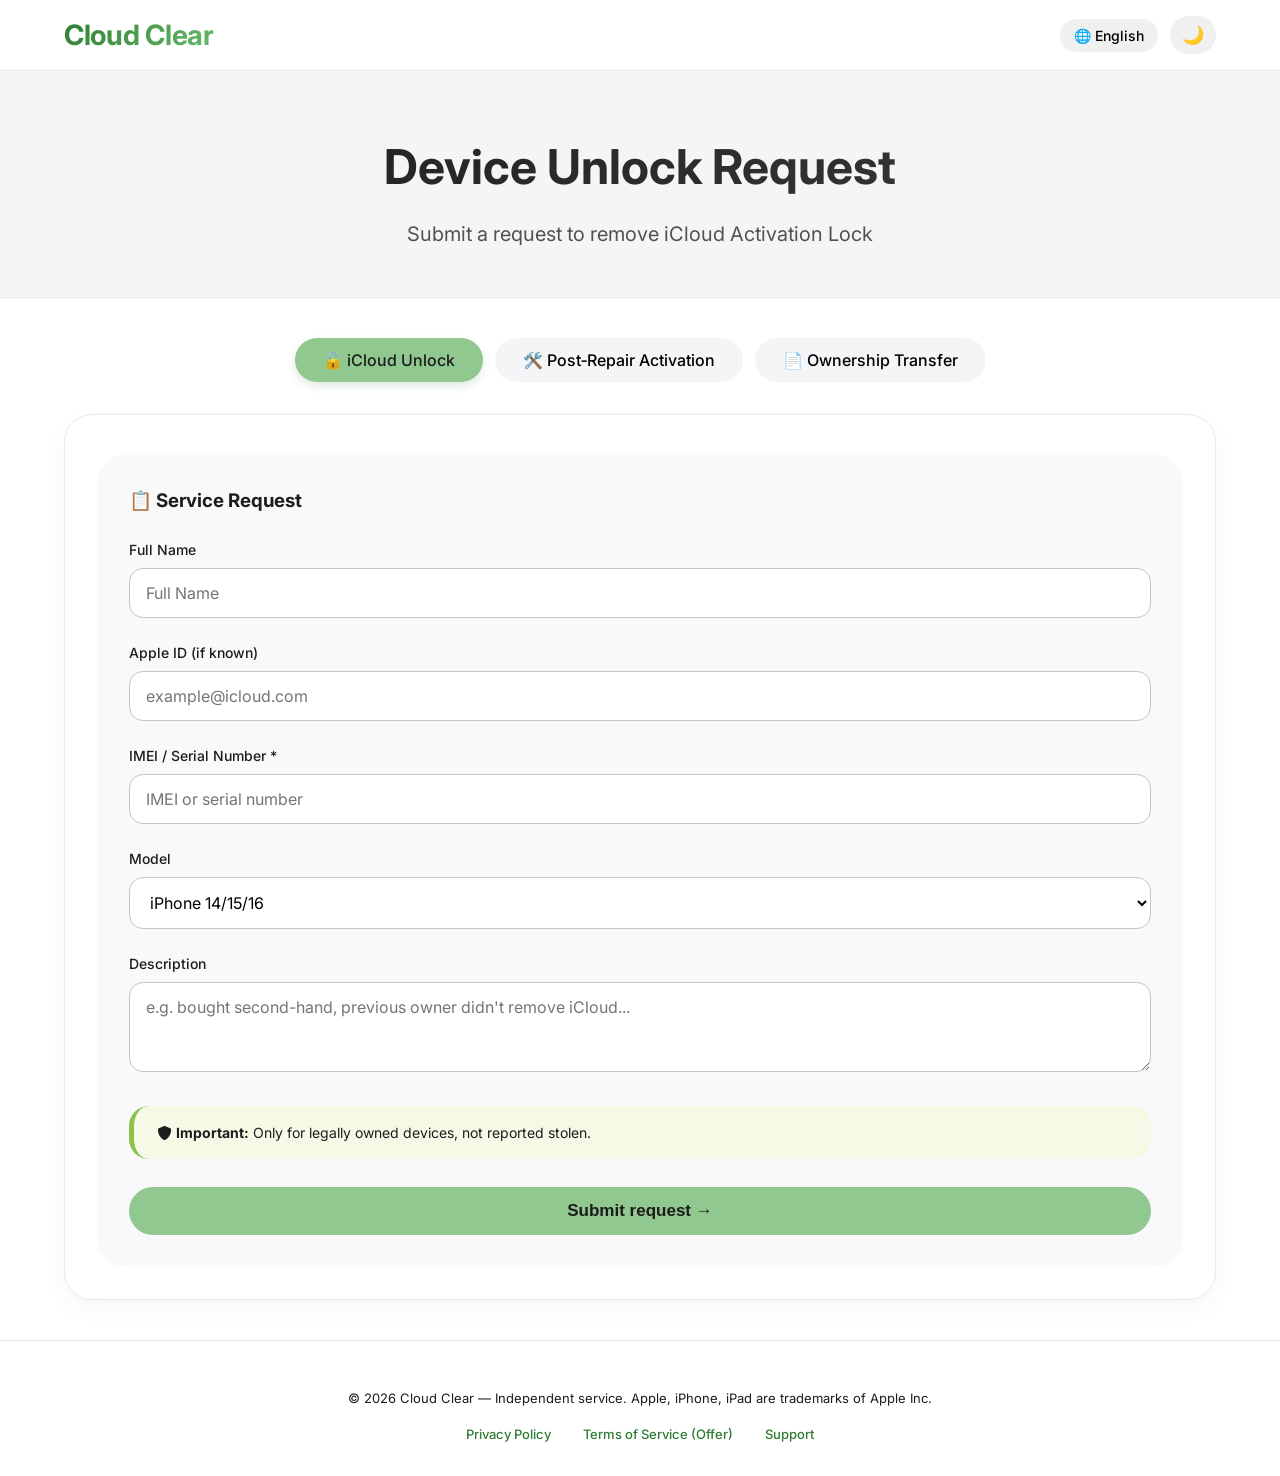
==== commit 0d8716fb: "Add files via upload" ====
--- a/index.html
+++ b/index.html
@@ -6,6 +6,8 @@
   <title>Cloud Clear — Official Unlock Request</title>
   <link href="https://fonts.googleapis.com/css2?family=Inter:opsz,wght@14..32,300;400;500;600;700&display=swap" rel="stylesheet">
   <link rel="stylesheet" href="https://cdnjs.cloudflare.com/ajax/libs/font-awesome/6.0.0-beta3/css/all.min.css">
+  <!-- Favicon (optional) – put your favicon.ico in the same folder -->
+  <link rel="icon" type="image/x-icon" href="favicon.ico">
   <style>
     * {
       margin: 0;
@@ -21,6 +23,7 @@
       transition: background 0.3s, color 0.2s;
     }
 
+    /* Dark theme */
     body.dark {
       background-color: #121212;
       color: #e5e5e5;
@@ -104,6 +107,12 @@
       max-width: 1200px;
       margin: 0 auto;
       padding: 0 24px;
+    }
+
+    @media (max-width: 640px) {
+      .container {
+        padding: 0 16px;
+      }
     }
 
     .globalnav {
@@ -133,7 +142,7 @@
     }
     .right-controls {
       display: flex;
-      gap: 16px;
+      gap: 12px;
       align-items: center;
     }
     .lang-selector {
@@ -151,6 +160,7 @@
       gap: 6px;
       font-family: inherit;
       transition: 0.2s;
+      font-size: 14px;
     }
     .lang-dropdown {
       position: absolute;
@@ -187,6 +197,22 @@
       cursor: pointer;
       font-size: 18px;
     }
+    @media (max-width: 640px) {
+      .nav-container {
+        height: 60px;
+      }
+      .logo {
+        font-size: 22px;
+      }
+      .lang-btn {
+        padding: 6px 10px;
+        font-size: 12px;
+      }
+      .theme-toggle {
+        padding: 6px 10px;
+        font-size: 16px;
+      }
+    }
 
     .hero {
       background: #f5f5f7;
@@ -209,8 +235,24 @@
       max-width: 700px;
       margin: 0 auto;
     }
-    body.dark .hero p {
-      color: #aaa;
+    @media (max-width: 768px) {
+      .hero {
+        padding: 40px 0 32px;
+      }
+      .hero h1 {
+        font-size: 32px;
+      }
+      .hero p {
+        font-size: 16px;
+      }
+    }
+    @media (max-width: 480px) {
+      .hero h1 {
+        font-size: 26px;
+      }
+      .hero p {
+        font-size: 14px;
+      }
     }
 
     .tabs {
@@ -236,6 +278,24 @@
       color: #1d1c1d;
       box-shadow: 0 4px 8px rgba(100,150,100,0.2);
     }
+    @media (max-width: 640px) {
+      .tabs {
+        gap: 8px;
+        margin: 24px 0 20px;
+      }
+      .tab-btn {
+        padding: 8px 16px;
+        font-size: 13px;
+        white-space: nowrap;
+      }
+    }
+    @media (max-width: 480px) {
+      .tab-btn {
+        padding: 6px 12px;
+        font-size: 12px;
+      }
+    }
+
     .tab-content {
       display: none;
       animation: fade 0.25s ease;
@@ -279,11 +339,6 @@
       border-radius: 14px;
       font-family: 'Inter', sans-serif;
       background: white;
-    }
-    input:focus, select:focus, textarea:focus {
-      outline: none;
-      border-color: #8bc34a;
-      box-shadow: 0 0 0 4px rgba(139,195,74,0.15);
     }
     .btn-submit {
       background: #90c890;
@@ -297,9 +352,24 @@
       width: 100%;
       transition: 0.2s;
     }
-    .btn-submit:hover {
-      background: #7bbd7b;
-    }
+    @media (max-width: 640px) {
+      .service-card {
+        padding: 20px;
+        border-radius: 20px;
+      }
+      .request-form {
+        padding: 20px;
+      }
+      input, select, textarea {
+        padding: 12px 14px;
+        font-size: 15px;
+      }
+      .btn-submit {
+        padding: 12px 20px;
+        font-size: 16px;
+      }
+    }
+
     .legal-note {
       background: #f5f9e6;
       border-left: 5px solid #8bc34a;
@@ -308,6 +378,13 @@
       margin: 28px 0;
       font-size: 14px;
     }
+    @media (max-width: 640px) {
+      .legal-note {
+        padding: 12px 16px;
+        font-size: 12px;
+      }
+    }
+
     .footer {
       text-align: center;
       padding: 48px 0 32px;
@@ -328,11 +405,17 @@
       cursor: pointer;
       font-weight: 500;
     }
-    .footer-links a:hover {
-      text-decoration: underline;
-    }
-    body.dark .footer-links a {
-      color: #8bc34a;
+    @media (max-width: 640px) {
+      .footer {
+        padding: 32px 0 24px;
+        font-size: 11px;
+      }
+      .footer-links {
+        gap: 20px;
+      }
+      .footer-links a {
+        font-size: 12px;
+      }
     }
 
     .modal-overlay {
@@ -390,13 +473,29 @@
       margin-bottom: 12px;
       line-height: 1.5;
     }
-    .modal-container ul {
-      padding-left: 24px;
-    }
-    .support-email {
-      font-weight: 600;
-      color: #2e7d32;
-    }
+    @media (max-width: 640px) {
+      .modal-container {
+        width: 95%;
+        padding: 24px 20px;
+        border-radius: 24px;
+        max-height: 85vh;
+      }
+      .modal-container h3 {
+        font-size: 20px;
+      }
+      .modal-container h4 {
+        font-size: 16px;
+      }
+      .modal-container p, .modal-container li {
+        font-size: 13px;
+      }
+      .modal-close {
+        top: 16px;
+        right: 20px;
+        font-size: 24px;
+      }
+    }
+
     .btc-address {
       background: #f2f2f5;
       padding: 12px;
@@ -407,22 +506,11 @@
       text-align: center;
       margin: 16px 0;
     }
-    .qr-placeholder {
-      text-align: center;
-      margin: 16px 0;
-    }
     .qr-placeholder img {
       max-width: 180px;
       background: white;
       padding: 8px;
       border-radius: 20px;
-    }
-    .btc-amount {
-      font-size: 28px;
-      font-weight: 700;
-      color: #f7931a;
-      text-align: center;
-      margin: 10px 0;
     }
     .btn-confirm {
       background: #90c890;
@@ -436,9 +524,19 @@
       font-size: 16px;
       margin-top: 16px;
     }
-    .btn-confirm:hover {
-      background: #7bbd7b;
-    }
+    @media (max-width: 640px) {
+      .btc-amount {
+        font-size: 24px;
+      }
+      .qr-placeholder img {
+        max-width: 140px;
+      }
+      .btn-confirm {
+        padding: 12px;
+        font-size: 15px;
+      }
+    }
+
     .timer-ticket-box {
       text-align: center;
     }
@@ -462,6 +560,17 @@
       display: inline-block;
       margin: 16px auto;
     }
+    @media (max-width: 640px) {
+      .ticket-number {
+        font-size: 16px;
+        padding: 8px 16px;
+      }
+      .timer-display {
+        font-size: 36px;
+        padding: 12px 20px;
+      }
+    }
+
     .device-info-text {
       background-color: #f0f4fa;
       padding: 12px;
@@ -471,6 +580,11 @@
     }
     .reset-timer-btn {
       display: none;
+    }
+    .support-email {
+      font-weight: 600;
+      color: #2e7d32;
+      word-break: break-all;
     }
   </style>
 </head>
@@ -524,7 +638,7 @@
               <option value="Other">Other</option>
             </select>
           </div>
-          <div class="form-row"><label data-i18n="label_desc">Description</label><textarea rows="3" class="description" data-i18n-placeholder="placeholder_desc" placeholder="e.g. bought second-hand, previous owner didn't remove iCloud..."></textarea></div>
+          <div class="form-row"><label data-i18n="label_desc">Description</label><textarea rows="3" class="description" data-i18n-placeholder="placeholder_desc" placeholder="e.g. bought second-hand..."></textarea></div>
           <div class="legal-note" data-i18n="legal_note"><i class="fas fa-shield-alt"></i> <strong>Important:</strong> Only for legally owned devices, not reported stolen.</div>
           <button type="submit" class="btn-submit" data-i18n="submit_btn">Submit request →</button>
         </form>
@@ -595,7 +709,7 @@
   </div>
 </div>
 
-<!-- Privacy Policy Modal (without sections 7 & 8) -->
+<!-- Privacy Modal -->
 <div id="privacyModal" class="modal-overlay">
   <div class="modal-container">
     <div class="modal-close">&times;</div>
@@ -604,7 +718,7 @@
   </div>
 </div>
 
-<!-- Offer (Terms) Modal -->
+<!-- Offer Modal -->
 <div id="offerModal" class="modal-overlay">
   <div class="modal-container">
     <div class="modal-close">&times;</div>
@@ -625,7 +739,9 @@
 </div>
 
 <script>
-  // ---------- TRANSLATIONS (privacy_html without sections 7 & 8) ----------
+  // ------------------------------------------------------------------
+  //  FULL TRANSLATIONS (5 languages, privacy with only sections 1-4)
+  // ------------------------------------------------------------------
   const translations = {
     en: {
       hero_title: "Device Unlock Request",
@@ -661,11 +777,7 @@
       privacy_link: "Privacy Policy",
       offer_link: "Terms of Service (Offer)",
       support_link: "Support",
-      service_names: {
-        icloud_unlock: "iCloud Unlock",
-        repair_activation: "Post‑Repair Activation",
-        ownership_transfer: "Ownership Transfer"
-      },
+      service_names: { icloud_unlock: "iCloud Unlock", repair_activation: "Post‑Repair Activation", ownership_transfer: "Ownership Transfer" },
       imei_label: "IMEI",
       model_label: "Model",
       client_label: "Client",
@@ -674,36 +786,8 @@
       support_title: "Support",
       support_text: "If you have any questions or need assistance, please contact us at:",
       support_hours: "We aim to respond within 24 business hours.",
-      privacy_html: `
-        <h4>1. What we collect</h4>
-        <p>We collect information you submit in the form, such as name, email, country, device details, and the text you provide about your situation.</p>
-        <h4>2. Why we collect it</h4>
-        <p>We use the data to provide owner-only guidance for Apple’s official access recovery process and to contact you about your request.</p>
-        <h4>3. How we process and store data</h4>
-        <p>Add your real storage/processing description here (for example: CRM, email, ticketing system). Keep access limited and use reasonable security measures.</p>
-        <h4>4. Sharing</h4>
-        <p>We do not sell your personal data. We may share it with service providers needed to operate the website or to communicate with you. We do not represent Apple.</p>
-        <h4>5. Retention</h4>
-        <p>Define how long you keep submitted data and the criteria for deletion.</p>
-        <h4>6. Your rights</h4>
-        <p>Depending on your location, you may have rights to access, correct, delete, or export your data. Provide a support email to handle requests.</p>
-      `,
-      offer_html: `
-        <h4>1. Service</h4>
-        <p>CloudClear provides guidance and assistance to verified owners to follow Apple’s official Apple ID / iCloud access recovery process. CloudClear does not hack, bypass, or circumvent security mechanisms.</p>
-        <h4>2. Eligibility</h4>
-        <p>You confirm that you are the rightful owner (or authorized user) of the device/account, and you will provide truthful information. CloudClear may refuse service if ownership cannot be reasonably confirmed.</p>
-        <h4>3. No Guarantee of Outcome</h4>
-        <p>CloudClear provides guidance only. The final decision on access recovery is made by Apple. Outcomes depend on Apple’s verification and policies.</p>
-        <h4>4. Payments</h4>
-        <p>Payments are accepted in crypto as listed on the payment screen. You are responsible for network fees and for using the correct network/token. Incorrect transfers may be unrecoverable.</p>
-        <h4>5. Refunds</h4>
-        <p>Refund policy: define your refund rules here (for example: refunds are available only before work begins; after guidance is delivered, refunds are not available). Add your exact terms and local legal requirements.</p>
-        <h4>6. Prohibited Requests</h4>
-        <p>Requests for hacking, bypassing, or unauthorized access are prohibited. Such requests will be rejected.</p>
-        <h4>7. Limitation of Liability</h4>
-        <p>To the maximum extent permitted by law, CloudClear is not liable for indirect or consequential damages, loss of profits, or outcomes determined by third parties.</p>
-      `
+      privacy_html: `<h4>1. What we collect</h4><p>We collect information you submit in the form, such as name, email, country, device details, and the text you provide about your situation.</p><h4>2. Why we collect it</h4><p>We use the data to provide owner-only guidance for Apple’s official access recovery process and to contact you about your request.</p><h4>3. How we process and store data</h4><p>Add your real storage/processing description here (for example: CRM, email, ticketing system). Keep access limited and use reasonable security measures.</p><h4>4. Sharing</h4><p>We do not sell your personal data. We may share it with service providers needed to operate the website or to communicate with you. We do not represent Apple.</p>`,
+      offer_html: `<h4>1. Service</h4><p>CloudClear provides guidance and assistance to verified owners to follow Apple’s official Apple ID / iCloud access recovery process. CloudClear does not hack, bypass, or circumvent security mechanisms.</p><h4>2. Eligibility</h4><p>You confirm that you are the rightful owner (or authorized user) of the device/account, and you will provide truthful information. CloudClear may refuse service if ownership cannot be reasonably confirmed.</p><h4>3. No Guarantee of Outcome</h4><p>CloudClear provides guidance only. The final decision on access recovery is made by Apple. Outcomes depend on Apple’s verification and policies.</p><h4>4. Payments</h4><p>Payments are accepted in crypto as listed on the payment screen. You are responsible for network fees and for using the correct network/token. Incorrect transfers may be unrecoverable.</p><h4>5. Refunds</h4><p>Refund policy: define your refund rules here (for example: refunds are available only before work begins; after guidance is delivered, refunds are not available). Add your exact terms and local legal requirements.</p><h4>6. Prohibited Requests</h4><p>Requests for hacking, bypassing, or unauthorized access are prohibited. Such requests will be rejected.</p><h4>7. Limitation of Liability</h4><p>To the maximum extent permitted by law, CloudClear is not liable for indirect or consequential damages, loss of profits, or outcomes determined by third parties.</p>`
     },
     es: {
       hero_title: "Solicitud de desbloqueo",
@@ -739,11 +823,7 @@
       privacy_link: "Política de Privacidad",
       offer_link: "Términos de Servicio (Oferta)",
       support_link: "Soporte",
-      service_names: {
-        icloud_unlock: "Desbloqueo iCloud",
-        repair_activation: "Activación post‑reparación",
-        ownership_transfer: "Transferencia de propiedad"
-      },
+      service_names: { icloud_unlock: "Desbloqueo iCloud", repair_activation: "Activación post‑reparación", ownership_transfer: "Transferencia de propiedad" },
       imei_label: "IMEI",
       model_label: "Modelo",
       client_label: "Cliente",
@@ -752,36 +832,8 @@
       support_title: "Soporte",
       support_text: "Si tiene alguna pregunta o necesita ayuda, contáctenos en:",
       support_hours: "Nuestro objetivo es responder dentro de las 24 horas hábiles.",
-      privacy_html: `
-        <h4>1. Qué recopilamos</h4>
-        <p>Recopilamos la información que envía en el formulario, como nombre, correo electrónico, país, detalles del dispositivo y el texto que proporciona sobre su situación.</p>
-        <h4>2. Por qué lo recopilamos</h4>
-        <p>Utilizamos los datos para proporcionar orientación exclusiva para propietarios sobre el proceso oficial de recuperación de acceso de Apple y para contactarlo sobre su solicitud.</p>
-        <h4>3. Cómo procesamos y almacenamos datos</h4>
-        <p>Agregue aquí su descripción real de almacenamiento/procesamiento (por ejemplo: CRM, correo electrónico, sistema de tickets). Mantenga el acceso limitado y use medidas de seguridad razonables.</p>
-        <h4>4. Compartición</h4>
-        <p>No vendemos sus datos personales. Podemos compartirlos con proveedores de servicios necesarios para operar el sitio web o para comunicarnos con usted. No representamos a Apple.</p>
-        <h4>5. Retención</h4>
-        <p>Defina cuánto tiempo conserva los datos enviados y los criterios para la eliminación.</p>
-        <h4>6. Sus derechos</h4>
-        <p>Dependiendo de su ubicación, puede tener derechos de acceso, rectificación, eliminación o exportación de sus datos. Proporcione un correo electrónico de soporte para atender las solicitudes.</p>
-      `,
-      offer_html: `
-        <h4>1. Servicio</h4>
-        <p>CloudClear proporciona orientación y asistencia a propietarios verificados para seguir el proceso oficial de recuperación de acceso de Apple ID / iCloud de Apple. CloudClear no hackea, evade ni sortea los mecanismos de seguridad.</p>
-        <h4>2. Elegibilidad</h4>
-        <p>Usted confirma que es el propietario legítimo (o usuario autorizado) del dispositivo/cuenta, y que proporcionará información veraz. CloudClear puede rechazar el servicio si no se puede confirmar razonablemente la propiedad.</p>
-        <h4>3. Sin garantía de resultado</h4>
-        <p>CloudClear solo proporciona orientación. La decisión final sobre la recuperación del acceso la toma Apple. Los resultados dependen de la verificación y las políticas de Apple.</p>
-        <h4>4. Pagos</h4>
-        <p>Los pagos se aceptan en criptomonedas como se indica en la pantalla de pago. Usted es responsable de las tarifas de red y de usar la red/token correctos. Las transferencias incorrectas pueden ser irrecuperables.</p>
-        <h4>5. Reembolsos</h4>
-        <p>Política de reembolsos: defina sus reglas de reembolso aquí (por ejemplo: los reembolsos están disponibles solo antes de que comience el trabajo; después de entregada la orientación, no se ofrecen reembolsos). Agregue sus términos exactos y los requisitos legales locales.</p>
-        <h4>6. Solicitudes prohibidas</h4>
-        <p>Las solicitudes de hacking, evasión o acceso no autorizado están prohibidas. Dichas solicitudes serán rechazadas.</p>
-        <h4>7. Limitación de responsabilidad</h4>
-        <p>En la máxima medida permitida por la ley, CloudClear no es responsable por daños indirectos o consecuentes, pérdida de beneficios o resultados determinados por terceros.</p>
-      `
+      privacy_html: `<h4>1. Qué recopilamos</h4><p>Recopilamos la información que envía en el formulario, como nombre, correo electrónico, país, detalles del dispositivo y el texto que proporciona sobre su situación.</p><h4>2. Por qué lo recopilamos</h4><p>Utilizamos los datos para proporcionar orientación exclusiva para propietarios sobre el proceso oficial de recuperación de acceso de Apple y para contactarlo sobre su solicitud.</p><h4>3. Cómo procesamos y almacenamos datos</h4><p>Agregue aquí su descripción real de almacenamiento/procesamiento (por ejemplo: CRM, correo electrónico, sistema de tickets). Mantenga el acceso limitado y use medidas de seguridad razonables.</p><h4>4. Compartición</h4><p>No vendemos sus datos personales. Podemos compartirlos con proveedores de servicios necesarios para operar el sitio web o para comunicarnos con usted. No representamos a Apple.</p>`,
+      offer_html: `<h4>1. Servicio</h4><p>CloudClear proporciona orientación y asistencia a propietarios verificados para seguir el proceso oficial de recuperación de acceso de Apple ID / iCloud de Apple. CloudClear no hackea, evade ni sortea los mecanismos de seguridad.</p><h4>2. Elegibilidad</h4><p>Usted confirma que es el propietario legítimo (o usuario autorizado) del dispositivo/cuenta, y que proporcionará información veraz. CloudClear puede rechazar el servicio si no se puede confirmar razonablemente la propiedad.</p><h4>3. Sin garantía de resultado</h4><p>CloudClear solo proporciona orientación. La decisión final sobre la recuperación del acceso la toma Apple. Los resultados dependen de la verificación y las políticas de Apple.</p><h4>4. Pagos</h4><p>Los pagos se aceptan en criptomonedas como se indica en la pantalla de pago. Usted es responsable de las tarifas de red y de usar la red/token correctos. Las transferencias incorrectas pueden ser irrecuperables.</p><h4>5. Reembolsos</h4><p>Política de reembolsos: defina sus reglas de reembolso aquí (por ejemplo: los reembolsos están disponibles solo antes de que comience el trabajo; después de entregada la orientación, no se ofrecen reembolsos). Agregue sus términos exactos y los requisitos legales locales.</p><h4>6. Solicitudes prohibidas</h4><p>Las solicitudes de hacking, evasión o acceso no autorizado están prohibidas. Dichas solicitudes serán rechazadas.</p><h4>7. Limitación de responsabilidad</h4><p>En la máxima medida permitida por la ley, CloudClear no es responsable por daños indirectos o consecuentes, pérdida de beneficios o resultados determinados por terceros.</p>`
     },
     fr: {
       hero_title: "Demande de déverrouillage",
@@ -817,11 +869,7 @@
       privacy_link: "Politique de confidentialité",
       offer_link: "Conditions d'utilisation (Offre)",
       support_link: "Support",
-      service_names: {
-        icloud_unlock: "Déverrouillage iCloud",
-        repair_activation: "Activation post‑réparation",
-        ownership_transfer: "Transfert de propriété"
-      },
+      service_names: { icloud_unlock: "Déverrouillage iCloud", repair_activation: "Activation post‑réparation", ownership_transfer: "Transfert de propriété" },
       imei_label: "IMEI",
       model_label: "Modèle",
       client_label: "Client",
@@ -830,36 +878,8 @@
       support_title: "Support",
       support_text: "Si vous avez des questions ou besoin d'aide, veuillez nous contacter à :",
       support_hours: "Nous nous efforçons de répondre dans les 24 heures ouvrables.",
-      privacy_html: `
-        <h4>1. Ce que nous collectons</h4>
-        <p>Nous collectons les informations que vous soumettez dans le formulaire, telles que le nom, l'email, le pays, les détails de l'appareil et le texte que vous fournissez sur votre situation.</p>
-        <h4>2. Pourquoi nous les collectons</h4>
-        <p>Nous utilisons ces données pour fournir des conseils exclusifs aux propriétaires pour le processus officiel de récupération d'accès d'Apple et pour vous contacter concernant votre demande.</p>
-        <h4>3. Comment nous traitons et stockons les données</h4>
-        <p>Ajoutez votre description réelle de stockage/traitement ici (par exemple : CRM, email, système de tickets). Limitez l'accès et utilisez des mesures de sécurité raisonnables.</p>
-        <h4>4. Partage</h4>
-        <p>Nous ne vendons pas vos données personnelles. Nous pouvons les partager avec des prestataires de services nécessaires au fonctionnement du site web ou pour communiquer avec vous. Nous ne représentons pas Apple.</p>
-        <h4>5. Conservation</h4>
-        <p>Définissez la durée de conservation des données soumises et les critères de suppression.</p>
-        <h4>6. Vos droits</h4>
-        <p>Selon votre lieu de résidence, vous pouvez avoir des droits d'accès, de rectification, de suppression ou d'exportation de vos données. Fournissez un email de support pour traiter les demandes.</p>
-      `,
-      offer_html: `
-        <h4>1. Service</h4>
-        <p>CloudClear fournit des conseils et une assistance aux propriétaires vérifiés pour suivre le processus officiel de récupération d'accès Apple ID / iCloud d'Apple. CloudClear ne pirate, ne contourne ni ne détourne les mécanismes de sécurité.</p>
-        <h4>2. Éligibilité</h4>
-        <p>Vous confirmez que vous êtes le propriétaire légitime (ou utilisateur autorisé) de l'appareil/compte, et que vous fournirez des informations véridiques. CloudClear peut refuser le service si la propriété ne peut pas être raisonnablement confirmée.</p>
-        <h4>3. Aucune garantie de résultat</h4>
-        <p>CloudClear fournit uniquement des conseils. La décision finale sur la récupération d'accès est prise par Apple. Les résultats dépendent de la vérification et des politiques d'Apple.</p>
-        <h4>4. Paiements</h4>
-        <p>Les paiements sont acceptés en crypto-monnaie comme indiqué sur l'écran de paiement. Vous êtes responsable des frais de réseau et de l'utilisation du réseau/token correct. Les transferts incorrects peuvent être irrécupérables.</p>
-        <h4>5. Remboursements</h4>
-        <p>Politique de remboursement : définissez vos règles de remboursement ici (par exemple : les remboursements sont disponibles uniquement avant le début du travail ; après la livraison des conseils, les remboursements ne sont pas disponibles). Ajoutez vos conditions exactes et les exigences légales locales.</p>
-        <h4>6. Demandes interdites</h4>
-        <p>Les demandes de piratage, de contournement ou d'accès non autorisé sont interdites. Ces demandes seront rejetées.</p>
-        <h4>7. Limitation de responsabilité</h4>
-        <p>Dans toute la mesure permise par la loi, CloudClear n'est pas responsable des dommages indirects ou consécutifs, de la perte de profits ou des résultats déterminés par des tiers.</p>
-      `
+      privacy_html: `<h4>1. Ce que nous collectons</h4><p>Nous collectons les informations que vous soumettez dans le formulaire, telles que le nom, l'email, le pays, les détails de l'appareil et le texte que vous fournissez sur votre situation.</p><h4>2. Pourquoi nous les collectons</h4><p>Nous utilisons ces données pour fournir des conseils exclusifs aux propriétaires pour le processus officiel de récupération d'accès d'Apple et pour vous contacter concernant votre demande.</p><h4>3. Comment nous traitons et stockons les données</h4><p>Ajoutez votre description réelle de stockage/traitement ici (par exemple : CRM, email, système de tickets). Limitez l'accès et utilisez des mesures de sécurité raisonnables.</p><h4>4. Partage</h4><p>Nous ne vendons pas vos données personnelles. Nous pouvons les partager avec des prestataires de services nécessaires au fonctionnement du site web ou pour communiquer avec vous. Nous ne représentons pas Apple.</p>`,
+      offer_html: `<h4>1. Service</h4><p>CloudClear fournit des conseils et une assistance aux propriétaires vérifiés pour suivre le processus officiel de récupération d'accès Apple ID / iCloud d'Apple. CloudClear ne pirate, ne contourne ni ne détourne les mécanismes de sécurité.</p><h4>2. Éligibilité</h4><p>Vous confirmez que vous êtes le propriétaire légitime (ou utilisateur autorisé) de l'appareil/compte, et que vous fournirez des informations véridiques. CloudClear peut refuser le service si la propriété ne peut pas être raisonnablement confirmée.</p><h4>3. Aucune garantie de résultat</h4><p>CloudClear fournit uniquement des conseils. La décision finale sur la récupération d'accès est prise par Apple. Les résultats dépendent de la vérification et des politiques d'Apple.</p><h4>4. Paiements</h4><p>Les paiements sont acceptés en crypto-monnaie comme indiqué sur l'écran de paiement. Vous êtes responsable des frais de réseau et de l'utilisation du réseau/token correct. Les transferts incorrects peuvent être irrécupérables.</p><h4>5. Remboursements</h4><p>Politique de remboursement : définissez vos règles de remboursement ici (par exemple : les remboursements sont disponibles uniquement avant le début du travail ; après la livraison des conseils, les remboursements ne sont pas disponibles). Ajoutez vos conditions exactes et les exigences légales locales.</p><h4>6. Demandes interdites</h4><p>Les demandes de piratage, de contournement ou d'accès non autorisé sont interdites. Ces demandes seront rejetées.</p><h4>7. Limitation de responsabilité</h4><p>Dans toute la mesure permise par la loi, CloudClear n'est pas responsable des dommages indirects ou consécutifs, de la perte de profits ou des résultats déterminés par des tiers.</p>`
     },
     de: {
       hero_title: "Anfrage zur Geräteentsperrung",
@@ -895,11 +915,7 @@
       privacy_link: "Datenschutzerklärung",
       offer_link: "Nutzungsbedingungen (Angebot)",
       support_link: "Support",
-      service_names: {
-        icloud_unlock: "iCloud Entsperrung",
-        repair_activation: "Aktivierung nach Reparatur",
-        ownership_transfer: "Eigentumsübertragung"
-      },
+      service_names: { icloud_unlock: "iCloud Entsperrung", repair_activation: "Aktivierung nach Reparatur", ownership_transfer: "Eigentumsübertragung" },
       imei_label: "IMEI",
       model_label: "Modell",
       client_label: "Kunde",
@@ -908,36 +924,8 @@
       support_title: "Support",
       support_text: "Wenn Sie Fragen haben oder Hilfe benötigen, kontaktieren Sie uns bitte unter:",
       support_hours: "Wir bemühen uns, innerhalb von 24 Geschäftsstunden zu antworten.",
-      privacy_html: `
-        <h4>1. Was wir sammeln</h4>
-        <p>Wir sammeln Informationen, die Sie im Formular eingeben, wie Name, E-Mail, Land, Gerätedetails und den von Ihnen bereitgestellten Text zu Ihrer Situation.</p>
-        <h4>2. Warum wir sammeln</h4>
-        <p>Wir verwenden die Daten, um Eigentümern eine Anleitung für den offiziellen Zugangswiederherstellungsprozess von Apple zu bieten und um Sie bezüglich Ihrer Anfrage zu kontaktieren.</p>
-        <h4>3. Wie wir Daten verarbeiten und speichern</h4>
-        <p>Fügen Sie hier Ihre tatsächliche Speicher-/Verarbeitungsbeschreibung hinzu (z. B. CRM, E-Mail, Ticketsystem). Halten Sie den Zugriff begrenzt und verwenden Sie angemessene Sicherheitsmaßnahmen.</p>
-        <h4>4. Weitergabe</h4>
-        <p>Wir verkaufen Ihre persönlichen Daten nicht. Wir können sie an Dienstleister weitergeben, die für den Betrieb der Website oder die Kommunikation mit Ihnen erforderlich sind. Wir vertreten nicht Apple.</p>
-        <h4>5. Aufbewahrung</h4>
-        <p>Legen Sie fest, wie lange Sie übermittelte Daten aufbewahren und die Kriterien für die Löschung.</p>
-        <h4>6. Ihre Rechte</h4>
-        <p>Abhängig von Ihrem Standort haben Sie möglicherweise Rechte auf Zugriff, Berichtigung, Löschung oder Export Ihrer Daten. Geben Sie eine Support-E-Mail an, um Anfragen zu bearbeiten.</p>
-      `,
-      offer_html: `
-        <h4>1. Dienstleistung</h4>
-        <p>CloudClear bietet angeleitete Unterstützung für verifizierte Eigentümer, um den offiziellen Apple ID / iCloud Zugangswiederherstellungsprozess von Apple zu befolgen. CloudClear hackt, umgeht oder unterläuft keine Sicherheitsmechanismen.</p>
-        <h4>2. Berechtigung</h4>
-        <p>Sie bestätigen, dass Sie der rechtmäßige Eigentümer (oder autorisierte Benutzer) des Geräts/Kontos sind und wahrheitsgemäße Informationen angeben. CloudClear kann den Dienst verweigern, wenn das Eigentum nicht angemessen bestätigt werden kann.</p>
-        <h4>3. Keine Erfolgsgarantie</h4>
-        <p>CloudClear bietet nur Beratung. Die endgültige Entscheidung über die Zugangswiederherstellung trifft Apple. Die Ergebnisse hängen von der Überprüfung und den Richtlinien von Apple ab.</p>
-        <h4>4. Zahlungen</h4>
-        <p>Zahlungen werden in Krypto akzeptiert, wie auf dem Zahlungsbildschirm aufgeführt. Sie sind für Netzwerkgebühren und die Verwendung des richtigen Netzwerks/Tokens verantwortlich. Falsche Überweisungen können nicht wiederhergestellt werden.</p>
-        <h4>5. Rückerstattungen</h4>
-        <p>Rückerstattungsrichtlinie: Definieren Sie hier Ihre Rückgaberegelungen (z. B. Rückerstattungen sind nur vor Beginn der Arbeit möglich; nach der Bereitstellung der Beratung sind keine Rückerstattungen möglich). Fügen Sie Ihre genauen Bedingungen und lokalen gesetzlichen Anforderungen hinzu.</p>
-        <h4>6. Verbotene Anfragen</h4>
-        <p>Anfragen nach Hacken, Umgehen oder unbefugtem Zugriff sind verboten. Solche Anfragen werden abgelehnt.</p>
-        <h4>7. Haftungsbeschränkung</h4>
-        <p>Im größtmöglichen gesetzlich zulässigen Umfang haftet CloudClear nicht für indirekte oder Folgeschäden, Gewinnverluste oder Ergebnisse, die von Dritten bestimmt werden.</p>
-      `
+      privacy_html: `<h4>1. Was wir sammeln</h4><p>Wir sammeln Informationen, die Sie im Formular eingeben, wie Name, E-Mail, Land, Gerätedetails und den von Ihnen bereitgestellten Text zu Ihrer Situation.</p><h4>2. Warum wir sammeln</h4><p>Wir verwenden die Daten, um Eigentümern eine Anleitung für den offiziellen Zugangswiederherstellungsprozess von Apple zu bieten und um Sie bezüglich Ihrer Anfrage zu kontaktieren.</p><h4>3. Wie wir Daten verarbeiten und speichern</h4><p>Fügen Sie hier Ihre tatsächliche Speicher-/Verarbeitungsbeschreibung hinzu (z. B. CRM, E-Mail, Ticketsystem). Halten Sie den Zugriff begrenzt und verwenden Sie angemessene Sicherheitsmaßnahmen.</p><h4>4. Weitergabe</h4><p>Wir verkaufen Ihre persönlichen Daten nicht. Wir können sie an Dienstleister weitergeben, die für den Betrieb der Website oder die Kommunikation mit Ihnen erforderlich sind. Wir vertreten nicht Apple.</p>`,
+      offer_html: `<h4>1. Dienstleistung</h4><p>CloudClear bietet angeleitete Unterstützung für verifizierte Eigentümer, um den offiziellen Apple ID / iCloud Zugangswiederherstellungsprozess von Apple zu befolgen. CloudClear hackt, umgeht oder unterläuft keine Sicherheitsmechanismen.</p><h4>2. Berechtigung</h4><p>Sie bestätigen, dass Sie der rechtmäßige Eigentümer (oder autorisierte Benutzer) des Geräts/Kontos sind und wahrheitsgemäße Informationen angeben. CloudClear kann den Dienst verweigern, wenn das Eigentum nicht angemessen bestätigt werden kann.</p><h4>3. Keine Erfolgsgarantie</h4><p>CloudClear bietet nur Beratung. Die endgültige Entscheidung über die Zugangswiederherstellung trifft Apple. Die Ergebnisse hängen von der Überprüfung und den Richtlinien von Apple ab.</p><h4>4. Zahlungen</h4><p>Zahlungen werden in Krypto akzeptiert, wie auf dem Zahlungsbildschirm aufgeführt. Sie sind für Netzwerkgebühren und die Verwendung des richtigen Netzwerks/Tokens verantwortlich. Falsche Überweisungen können nicht wiederhergestellt werden.</p><h4>5. Rückerstattungen</h4><p>Rückerstattungsrichtlinie: Definieren Sie hier Ihre Rückgaberegelungen (z. B. Rückerstattungen sind nur vor Beginn der Arbeit möglich; nach der Bereitstellung der Beratung sind keine Rückerstattungen möglich). Fügen Sie Ihre genauen Bedingungen und lokalen gesetzlichen Anforderungen hinzu.</p><h4>6. Verbotene Anfragen</h4><p>Anfragen nach Hacken, Umgehen oder unbefugtem Zugriff sind verboten. Solche Anfragen werden abgelehnt.</p><h4>7. Haftungsbeschränkung</h4><p>Im größtmöglichen gesetzlich zulässigen Umfang haftet CloudClear nicht für indirekte oder Folgeschäden, Gewinnverluste oder Ergebnisse, die von Dritten bestimmt werden.</p>`
     },
     ru: {
       hero_title: "Запрос на разблокировку устройства",
@@ -973,11 +961,7 @@
       privacy_link: "Политика конфиденциальности",
       offer_link: "Условия использования (Оферта)",
       support_link: "Поддержка",
-      service_names: {
-        icloud_unlock: "Снятие iCloud блокировки",
-        repair_activation: "Активация после ремонта",
-        ownership_transfer: "Смена владельца"
-      },
+      service_names: { icloud_unlock: "Снятие iCloud блокировки", repair_activation: "Активация после ремонта", ownership_transfer: "Смена владельца" },
       imei_label: "IMEI",
       model_label: "Модель",
       client_label: "Клиент",
@@ -986,36 +970,8 @@
       support_title: "Поддержка",
       support_text: "Если у вас есть вопросы или нужна помощь, свяжитесь с нами по адресу:",
       support_hours: "Мы стараемся отвечать в течение 24 рабочих часов.",
-      privacy_html: `
-        <h4>1. Что мы собираем</h4>
-        <p>Мы собираем информацию, которую вы отправляете в форме, такую как имя, электронная почта, страна, данные об устройстве и текст, который вы предоставляете о своей ситуации.</p>
-        <h4>2. Почему мы это собираем</h4>
-        <p>Мы используем данные, чтобы предоставить рекомендации только для владельцев в рамках официального процесса восстановления доступа Apple и связаться с вами по вашему запросу.</p>
-        <h4>3. Как мы обрабатываем и храним данные</h4>
-        <p>Добавьте сюда описание реального хранения/обработки (например: CRM, электронная почта, тикетная система). Ограничьте доступ и используйте разумные меры безопасности.</p>
-        <h4>4. Передача данных</h4>
-        <p>Мы не продаем ваши личные данные. Мы можем передавать их поставщикам услуг, необходимым для работы сайта или для связи с вами. Мы не представляем Apple.</p>
-        <h4>5. Хранение</h4>
-        <p>Определите, как долго вы храните отправленные данные и критерии для удаления.</p>
-        <h4>6. Ваши права</h4>
-        <p>В зависимости от вашего местоположения у вас могут быть права на доступ, исправление, удаление или экспорт ваших данных. Укажите адрес электронной почты службы поддержки для обработки запросов.</p>
-      `,
-      offer_html: `
-        <h4>1. Услуга</h4>
-        <p>CloudClear предоставляет рекомендации и помощь проверенным владельцам для следования официальному процессу восстановления доступа к Apple ID / iCloud от Apple. CloudClear не взламывает, не обходит и не нарушает механизмы безопасности.</p>
-        <h4>2. Право на использование</h4>
-        <p>Вы подтверждаете, что являетесь законным владельцем (или авторизованным пользователем) устройства/учетной записи и предоставите правдивую информацию. CloudClear может отказать в обслуживании, если право собственности не может быть разумно подтверждено.</p>
-        <h4>3. Отсутствие гарантии результата</h4>
-        <p>CloudClear предоставляет только рекомендации. Окончательное решение о восстановлении доступа принимается Apple. Результаты зависят от проверки и политики Apple.</p>
-        <h4>4. Платежи</h4>
-        <p>Платежи принимаются в криптовалюте, как указано на экране оплаты. Вы несете ответственность за сетевые комиссии и за использование правильной сети/токена. Неверные переводы могут быть необратимы.</p>
-        <h4>5. Возвраты</h4>
-        <p>Политика возврата: определите здесь свои правила возврата (например: возвраты возможны только до начала работы; после предоставления рекомендаций возвраты не доступны). Добавьте свои точные условия и местные юридические требования.</p>
-        <h4>6. Запрещенные запросы</h4>
-        <p>Запросы на взлом, обход или несанкционированный доступ запрещены. Такие запросы будут отклонены.</p>
-        <h4>7. Ограничение ответственности</h4>
-        <p>В максимальной степени, разрешенной законом, CloudClear не несет ответственности за косвенные или косвенные убытки, потерю прибыли или результаты, определенные третьими сторонами.</p>
-      `
+      privacy_html: `<h4>1. Что мы собираем</h4><p>Мы собираем информацию, которую вы отправляете в форме, такую как имя, электронная почта, страна, данные об устройстве и текст, который вы предоставляете о своей ситуации.</p><h4>2. Почему мы это собираем</h4><p>Мы используем данные, чтобы предоставить рекомендации только для владельцев в рамках официального процесса восстановления доступа Apple и связаться с вами по вашему запросу.</p><h4>3. Как мы обрабатываем и храним данные</h4><p>Добавьте сюда описание реального хранения/обработки (например: CRM, электронная почта, тикетная система). Ограничьте доступ и используйте разумные меры безопасности.</p><h4>4. Передача данных</h4><p>Мы не продаем ваши личные данные. Мы можем передавать их поставщикам услуг, необходимым для работы сайта или для связи с вами. Мы не представляем Apple.</p>`,
+      offer_html: `<h4>1. Услуга</h4><p>CloudClear предоставляет рекомендации и помощь проверенным владельцам для следования официальному процессу восстановления доступа к Apple ID / iCloud от Apple. CloudClear не взламывает, не обходит и не нарушает механизмы безопасности.</p><h4>2. Право на использование</h4><p>Вы подтверждаете, что являетесь законным владельцем (или авторизованным пользователем) устройства/учетной записи и предоставите правдивую информацию. CloudClear может отказать в обслуживании, если право собственности не может быть разумно подтверждено.</p><h4>3. Отсутствие гарантии результата</h4><p>CloudClear предоставляет только рекомендации. Окончательное решение о восстановлении доступа принимается Apple. Результаты зависят от проверки и политики Apple.</p><h4>4. Платежи</h4><p>Платежи принимаются в криптовалюте, как указано на экране оплаты. Вы несете ответственность за сетевые комиссии и за использование правильной сети/токена. Неверные переводы могут быть необратимы.</p><h4>5. Возвраты</h4><p>Политика возврата: определите здесь свои правила возврата (например: возвраты возможны только до начала работы; после предоставления рекомендаций возвраты не доступны). Добавьте свои точные условия и местные юридические требования.</p><h4>6. Запрещенные запросы</h4><p>Запросы на взлом, обход или несанкционированный доступ запрещены. Такие запросы будут отклонены.</p><h4>7. Ограничение ответственности</h4><p>В максимальной степени, разрешенной законом, CloudClear не несет ответственности за косвенные или косвенные убытки, потерю прибыли или результаты, определенные третьими сторонами.</p>`
     }
   };
 
@@ -1045,69 +1001,46 @@
       if (optionsMap) {
         for (let opt of select.options) {
           const origValue = opt.value;
-          if (optionsMap[origValue]) {
-            opt.textContent = optionsMap[origValue];
-          }
+          if (optionsMap[origValue]) opt.textContent = optionsMap[origValue];
         }
       }
     });
     if (lastPaymentData && document.getElementById('btcModal').classList.contains('active')) {
       const { serviceKey, imei, model, clientName } = lastPaymentData;
       const serviceTranslated = t.service_names[serviceKey] || serviceKey;
-      const imeiLabel = t.imei_label || "IMEI";
-      const modelLabel = t.model_label || "Model";
-      const clientLabel = t.client_label || "Client";
-      const infoHtml = `<strong>${serviceTranslated}</strong><br>${imeiLabel}: ${imei || '—'} | ${modelLabel}: ${model || '—'}<br>${clientLabel}: ${clientName}`;
+      const infoHtml = `<strong>${serviceTranslated}</strong><br>${t.imei_label}: ${imei || '—'} | ${t.model_label}: ${model || '—'}<br>${t.client_label}: ${clientName}`;
       document.getElementById('modalDeviceInfo').innerHTML = infoHtml;
     }
-    const privacyContent = document.getElementById('privacyContent');
-    if (privacyContent && t.privacy_html) privacyContent.innerHTML = t.privacy_html;
-    const offerContent = document.getElementById('offerContent');
-    if (offerContent && t.offer_html) offerContent.innerHTML = t.offer_html;
-    const supportTextEl = document.querySelector('#supportModal p[data-i18n="support_text"]');
-    if (supportTextEl && t.support_text) supportTextEl.innerHTML = t.support_text;
-    const supportHoursEl = document.querySelector('#supportModal p[data-i18n="support_hours"]');
-    if (supportHoursEl && t.support_hours) supportHoursEl.innerHTML = t.support_hours;
-    
-    const langBtnInner = document.getElementById('langBtn');
-    const langName = { en:'English', es:'Español', fr:'Français', de:'Deutsch', ru:'Русский' };
-    langBtnInner.innerHTML = `🌐 ${langName[lang]}`;
+    document.getElementById('privacyContent').innerHTML = t.privacy_html;
+    document.getElementById('offerContent').innerHTML = t.offer_html;
+    document.querySelector('#supportModal p[data-i18n="support_text"]').innerHTML = t.support_text;
+    document.querySelector('#supportModal p[data-i18n="support_hours"]').innerHTML = t.support_hours;
+    document.getElementById('langBtn').innerHTML = `🌐 ${ {en:'English',es:'Español',fr:'Français',de:'Deutsch',ru:'Русский'}[lang] }`;
   }
 
-  // Tab switching
-  const tabBtns = document.querySelectorAll('.tab-btn');
-  const tabContents = document.querySelectorAll('.tab-content');
-  function switchTab(tabId) {
-    tabContents.forEach(tc => tc.classList.remove('active'));
-    document.getElementById(tabId).classList.add('active');
-    tabBtns.forEach(btn => {
-      if (btn.getAttribute('data-tab') === tabId) btn.classList.add('active');
-      else btn.classList.remove('active');
+  // Tabs
+  document.querySelectorAll('.tab-btn').forEach(btn => {
+    btn.addEventListener('click', () => {
+      const tabId = btn.getAttribute('data-tab');
+      document.querySelectorAll('.tab-content').forEach(tc => tc.classList.remove('active'));
+      document.getElementById(tabId).classList.add('active');
+      document.querySelectorAll('.tab-btn').forEach(b => b.classList.remove('active'));
+      btn.classList.add('active');
     });
-  }
-  tabBtns.forEach(btn => {
-    btn.addEventListener('click', () => switchTab(btn.getAttribute('data-tab')));
   });
 
-  // Timer logic
-  let timerInterval = null;
-  let timeSeconds = 30 * 60;
-  let activeTicketModal = false;
+  // Timer (no reset button)
+  let timerInterval = null, timeSeconds = 30 * 60, activeTicketModal = false;
   function generateTicket() {
     const chars = 'ABCDEFGHJKLMNPQRSTUVWXYZ0123456789';
-    let code = '#CLD-';
-    for (let i=0;i<4;i++) code += chars[Math.floor(Math.random()*chars.length)];
-    code += '-';
-    for (let i=0;i<4;i++) code += chars[Math.floor(Math.random()*chars.length)];
-    return code;
+    return '#CLD-' + Array(4).fill().map(()=>chars[Math.floor(Math.random()*chars.length)]).join('') + '-' + Array(4).fill().map(()=>chars[Math.floor(Math.random()*chars.length)]).join('');
   }
   function updateTimerDisplay() {
-    const mins = Math.floor(timeSeconds / 60);
-    const secs = timeSeconds % 60;
+    const mins = Math.floor(timeSeconds / 60), secs = timeSeconds % 60;
     document.getElementById('timerDisplay').innerText = `${mins.toString().padStart(2,'0')}:${secs.toString().padStart(2,'0')}`;
     if (timeSeconds <= 0 && activeTicketModal) {
       clearInterval(timerInterval);
-      alert(currentLang === 'ru' ? 'Время истекло. Тикет аннулирован.' : 'Time expired. Ticket voided.');
+      alert(currentLang === 'ru' ? 'Время истекло.' : 'Time expired.');
       document.getElementById('timerTicketModal').classList.remove('active');
       activeTicketModal = false;
     }
@@ -1116,10 +1049,7 @@
     if (timerInterval) clearInterval(timerInterval);
     timeSeconds = seconds;
     updateTimerDisplay();
-    timerInterval = setInterval(() => {
-      if (timeSeconds > 0) { timeSeconds--; updateTimerDisplay(); }
-      else clearInterval(timerInterval);
-    }, 1000);
+    timerInterval = setInterval(() => { if (timeSeconds > 0) { timeSeconds--; updateTimerDisplay(); } else clearInterval(timerInterval); }, 1000);
   }
   function openTimerTicketModal() {
     document.getElementById('ticketNumber').innerText = generateTicket();
@@ -1136,14 +1066,10 @@
     activeTicketModal = false;
   }
 
-  // BTC modal
+  // Payment modal
   function openPaymentModal(serviceKey, imei, model, clientName) {
     const t = translations[currentLang];
-    const serviceTranslated = t.service_names[serviceKey] || serviceKey;
-    const imeiLabel = t.imei_label || "IMEI";
-    const modelLabel = t.model_label || "Model";
-    const clientLabel = t.client_label || "Client";
-    const infoHtml = `<strong>${serviceTranslated}</strong><br>${imeiLabel}: ${imei || '—'} | ${modelLabel}: ${model || '—'}<br>${clientLabel}: ${clientName}`;
+    const infoHtml = `<strong>${t.service_names[serviceKey]}</strong><br>${t.imei_label}: ${imei || '—'} | ${t.model_label}: ${model || '—'}<br>${t.client_label}: ${clientName}`;
     document.getElementById('modalDeviceInfo').innerHTML = infoHtml;
     lastPaymentData = { serviceKey, imei, model, clientName };
     document.getElementById('btcModal').classList.add('active');
@@ -1153,7 +1079,7 @@
     lastPaymentData = null;
   }
 
-  // Form submits
+  // Form submit
   document.querySelectorAll('.payment-form').forEach(form => {
     form.addEventListener('submit', (e) => {
       e.preventDefault();
@@ -1188,14 +1114,12 @@
   document.getElementById('offerModal').addEventListener('click', (e) => { if (e.target === document.getElementById('offerModal')) document.getElementById('offerModal').classList.remove('active'); });
   document.getElementById('supportModal').addEventListener('click', (e) => { if (e.target === document.getElementById('supportModal')) document.getElementById('supportModal').classList.remove('active'); });
 
-  // Footer links
   document.getElementById('privacyLink').addEventListener('click', () => document.getElementById('privacyModal').classList.add('active'));
   document.getElementById('offerLink').addEventListener('click', () => document.getElementById('offerModal').classList.add('active'));
   document.getElementById('supportLink').addEventListener('click', () => document.getElementById('supportModal').classList.add('active'));
 
   // Language switcher
-  const langBtn = document.getElementById('langBtn');
-  const langDropdown = document.getElementById('langDropdown');
+  const langBtn = document.getElementById('langBtn'), langDropdown = document.getElementById('langDropdown');
   langBtn.addEventListener('click', () => langDropdown.classList.toggle('show'));
   document.querySelectorAll('.lang-option').forEach(opt => {
     opt.addEventListener('click', () => {
